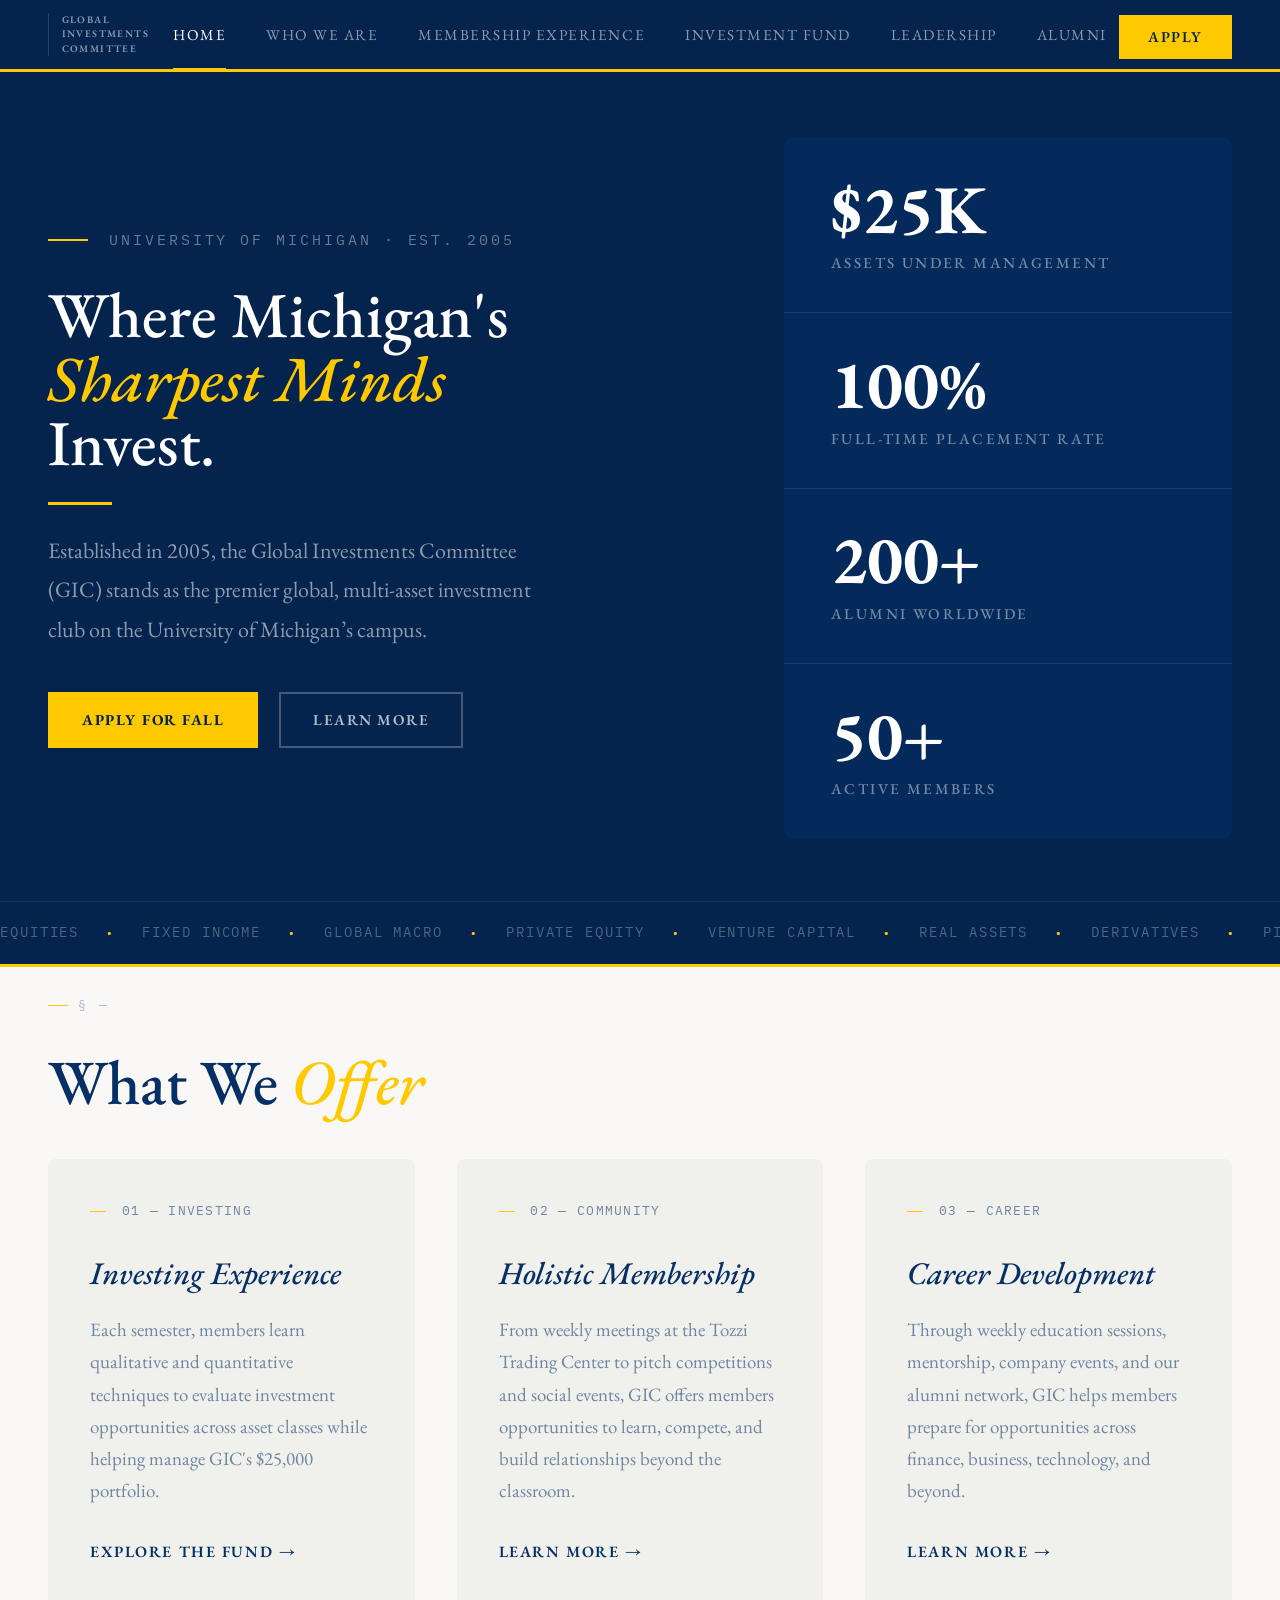
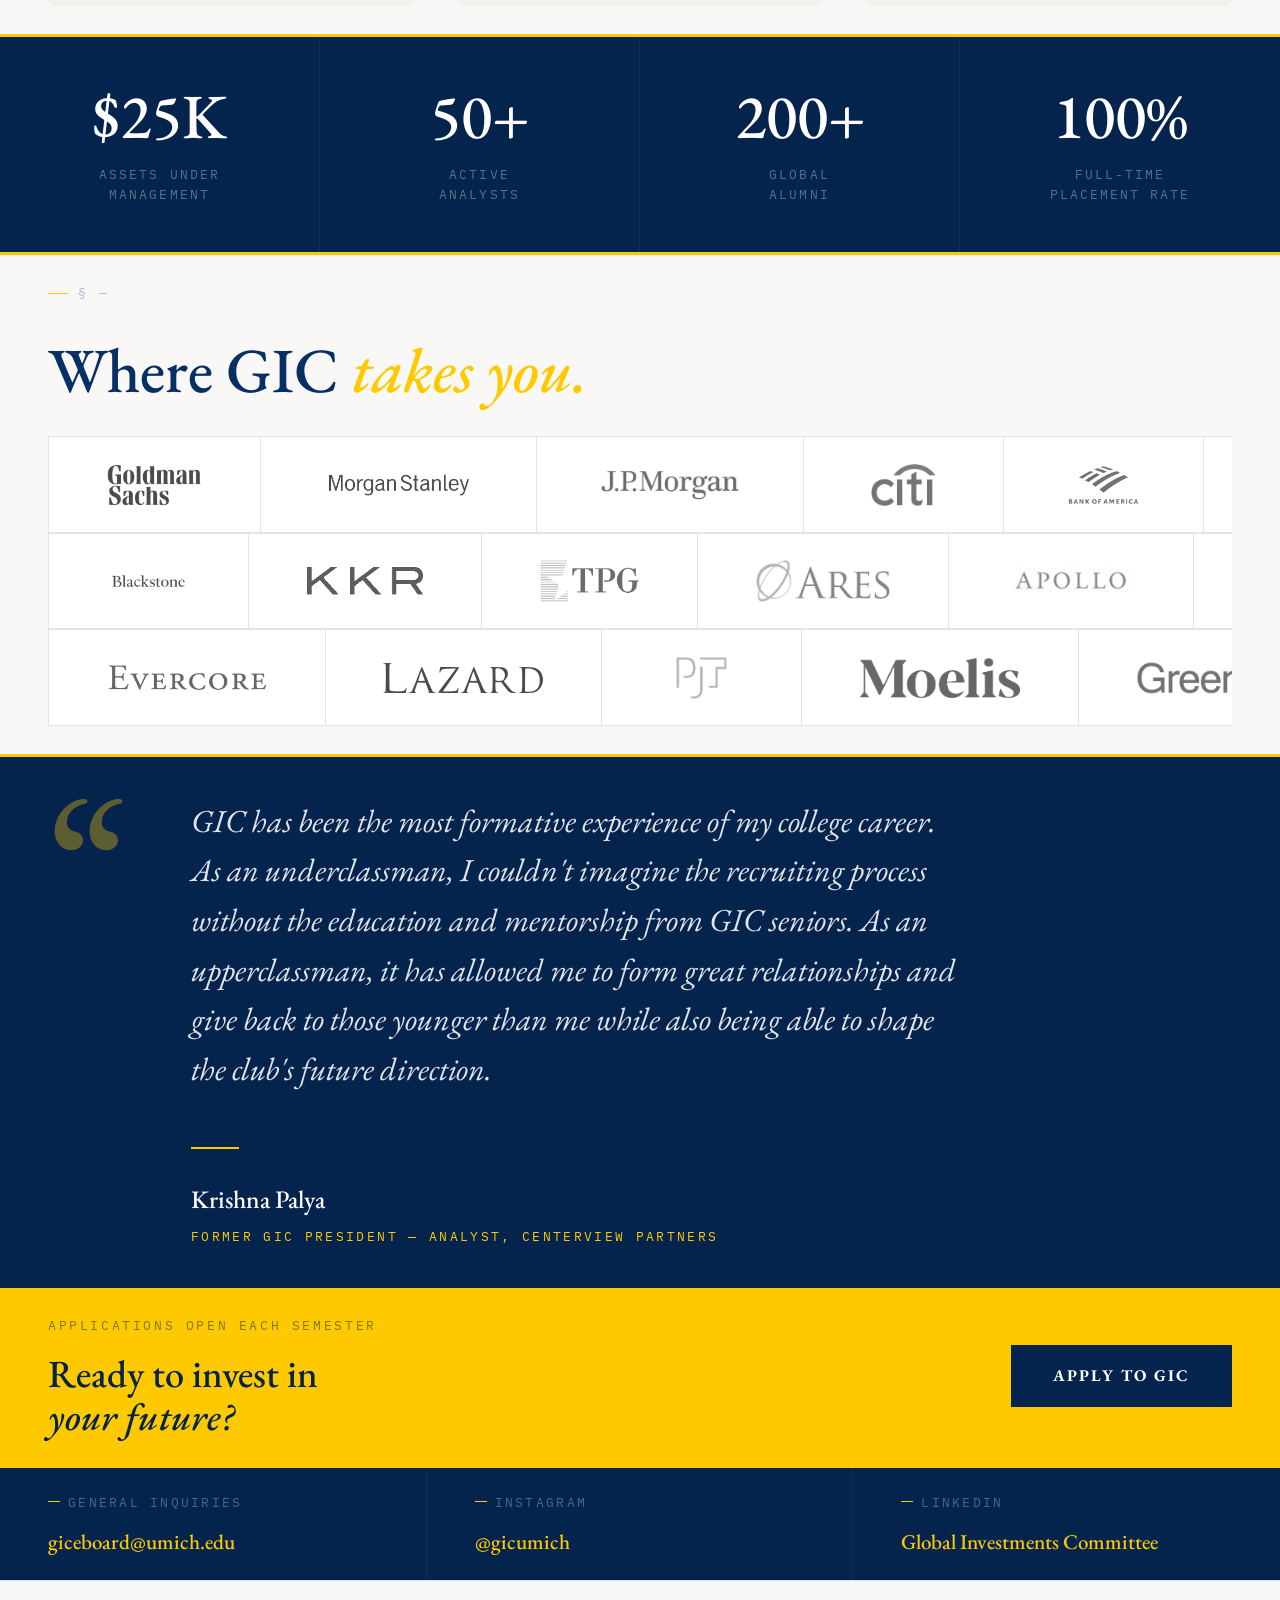
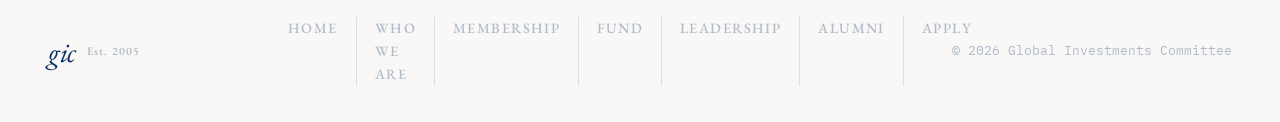
==== index.html @ e26accb4 "Initial commit of GIC website" ====
<!DOCTYPE html>
<html lang="en">
<head>
<meta charset="UTF-8">
<meta name="viewport" content="width=device-width, initial-scale=1.0">
<title>Global Investments Committee — University of Michigan</title>
<link rel="preconnect" href="https://fonts.googleapis.com">
<link href="https://fonts.googleapis.com/css2?family=EB+Garamond:ital,wght@0,400;0,500;0,600;0,700;1,400;1,500&family=Inter:wght@300;400;500;600;700&family=IBM+Plex+Mono:wght@400;500&display=swap" rel="stylesheet">
<link rel="stylesheet" href="style.css">
</head>
<body>

<nav>
  <a href="index.html" class="nav-logo">
    <span class="logo-mark">GIC</span>
    <span class="logo-sub">GLOBAL<br>INVESTMENTS<br>COMMITTEE</span>
  </a>
  <ul class="nav-links">
    <li><a href="index.html" class="active">Home</a></li>
    <li><a href="who-we-are.html">Who We Are</a></li>
    <li><a href="membership.html">Membership Experience</a></li>
    <li><a href="fund.html">Investment Fund</a></li>
    <li><a href="leadership.html">Leadership</a></li>
    <li><a href="alumni.html">Alumni</a></li>
  </ul>
  <div class="nav-right"><a href="apply.html" class="nav-apply">Apply</a></div>
  <button class="mobile-menu-btn" aria-label="Toggle menu">
    <span></span><span></span><span></span>
  </button>
</nav>

<!-- Hero -->
<div class="page-hero home-hero">
  <div class="page-hero-inner">
    <div class="hero-left">
      <div class="hero-subtitle">University of Michigan &middot; Est. 2005</div>
      <h1>Where Michigan's<br><em>Sharpest Minds</em><br>Invest.</h1>
      <div class="hero-underline"></div>
      <p class="hero-description">
        Established in 2005, the Global Investments Committee (GIC) stands as the premier global, multi-asset investment club on the University of Michigan’s campus.
      </p>
      <div class="hero-ctas">
        <a href="apply.html" class="btn-solid">Apply for Fall</a>
        <a href="who-we-are.html" class="btn-line">Learn More</a>
      </div>
    </div>
    <div class="hero-stats">
      <div class="stat-card">
        <div class="stat-number">$25K</div>
        <div class="stat-label">ASSETS UNDER MANAGEMENT</div>
      </div>
      <div class="stat-card">
        <div class="stat-number">100%</div>
        <div class="stat-label">FULL-TIME PLACEMENT RATE</div>
      </div>
      <div class="stat-card">
        <div class="stat-number">200+</div>
        <div class="stat-label">ALUMNI WORLDWIDE</div>
      </div>
      <div class="stat-card">
        <div class="stat-number">50+</div>
        <div class="stat-label">ACTIVE MEMBERS</div>
      </div>
    </div>
  </div>
</div>

<!-- Desk Marquee Ticker -->
<div class="desk-marquee">
  <div class="desk-marquee-track">
    <span class="desk-m-item">Equities</span>
    <span class="desk-m-item">Fixed Income</span>
    <span class="desk-m-item">Global Macro</span>
    <span class="desk-m-item">Private Equity</span>
    <span class="desk-m-item">Venture Capital</span>
    <span class="desk-m-item">Real Assets</span>
    <span class="desk-m-item">Derivatives</span>
    <span class="desk-m-item">Pitch Competitions</span>
    <span class="desk-m-item">Mentorship</span>
    <span class="desk-m-item">Recruiting</span>
    <span class="desk-m-item">Equities</span>
    <span class="desk-m-item">Fixed Income</span>
    <span class="desk-m-item">Global Macro</span>
    <span class="desk-m-item">Private Equity</span>
    <span class="desk-m-item">Venture Capital</span>
    <span class="desk-m-item">Real Assets</span>
    <span class="desk-m-item">Derivatives</span>
    <span class="desk-m-item">Pitch Competitions</span>
    <span class="desk-m-item">Mentorship</span>
    <span class="desk-m-item">Recruiting</span>
  </div>
</div>

<!-- Three Pillars -->
<div class="gold-bar"></div>
<div class="pillars-section">
  <div class="section">
    <div class="pillars-intro">
      <div class="section-label">&sect;  &mdash;</div>
      <h2 class="section-heading">What We <em>Offer</em></h2>
    </div>
    <div class="pillar-cards">
      <div class="pillar-card reveal">
        <div class="card-tag">01 &mdash; Investing</div>
        <h3>Investing Experience</h3>
        <p>Each semester, members learn qualitative and quantitative techniques to evaluate investment opportunities across asset classes while helping manage GIC's $25,000 portfolio.</p>
        <a href="fund.html" class="card-link">EXPLORE THE FUND &rarr;</a>
      </div>
      <div class="pillar-card reveal d1">
        <div class="card-tag">02 &mdash; Community</div>
        <h3>Holistic Membership</h3>
        <p>From weekly meetings at the Tozzi Trading Center to pitch competitions and social events, GIC offers members opportunities to learn, compete, and build relationships beyond the classroom.</p>
        <a href="membership.html" class="card-link">LEARN MORE &rarr;</a>
      </div>
      <div class="pillar-card reveal d2">
        <div class="card-tag">03 &mdash; Career</div>
        <h3>Career Development</h3>
        <p>Through weekly education sessions, mentorship, company events, and our alumni network, GIC helps members prepare for opportunities across finance, business, technology, and beyond.</p>
        <a href="alumni.html" class="card-link">LEARN MORE &rarr;</a>
      </div>
    </div>
  </div>
</div>

<!-- Stats Band -->
<div class="stats-band">
  <div class="stats-grid reveal">
    <div class="sb-cell">
      <div class="sb-num">$25K</div>
      <div class="sb-label">Assets Under<br>Management</div>
    </div>
    <div class="sb-cell">
      <div class="sb-num">50+</div>
      <div class="sb-label">Active<br>Analysts</div>
    </div>
    <div class="sb-cell">
      <div class="sb-num">200+</div>
      <div class="sb-label">Global<br>Alumni</div>
    </div>
    <div class="sb-cell">
      <div class="sb-num">100%</div>
      <div class="sb-label">Full-Time<br>Placement Rate</div>
    </div>
  </div>
</div>

<!-- Alumni Marquee -->
<div class="gold-bar"></div>
<div class="alumni-section">
  <div class="section">
    <div class="section-label">&sect;  &mdash;</div>
    <div class="alumni-intro">
      <div class="alumni-tag"></div>
      <h2 class="alumni-heading">Where GIC <em>takes you.</em></h2>
    </div>
    <div class="alumni-top alumni-top-full">
      <div class="alumni-right">
        <div class="marquee-wrapper">
          <div class="marquee-row">
            <div class="marquee-track">
              <span class="firm-logo"><img src="photos/company logos/goldman.png" alt="Goldman Sachs"></span>
              <span class="firm-logo"><img src="photos/company logos/morganstanley-fixed.png" alt="Morgan Stanley"></span>
              <span class="firm-logo"><img src="photos/company logos/jpmorgan.png" alt="J.P. Morgan"></span>
              <span class="firm-logo"><img src="photos/company logos/citi-fixed.png" alt="Citi"></span>
              <span class="firm-logo"><img src="photos/company logos/bofa-fixed.png" alt="Bank of America"></span>
              <span class="firm-logo"><img src="photos/company logos/wellsfargo.png" alt="Wells Fargo"></span>
              <span class="firm-logo"><img src="photos/company logos/rbc.png" alt="RBC Capital Markets"></span>
              <span class="firm-logo"><img src="photos/company logos/ubs.png" alt="UBS"></span>
              <span class="firm-logo"><img src="photos/company logos/pwp.png" alt="Perella Weinberg Partners"></span>
              <span class="firm-logo"><img src="photos/company logos/pipersandler.png" alt="Piper Sandler"></span>
              <span class="firm-logo"><img src="photos/company logos/download.png" alt="Guggenheim"></span>
              <span class="firm-logo"><img src="photos/company logos/goldman.png" alt="Goldman Sachs"></span>
              <span class="firm-logo"><img src="photos/company logos/morganstanley-fixed.png" alt="Morgan Stanley"></span>
              <span class="firm-logo"><img src="photos/company logos/jpmorgan.png" alt="J.P. Morgan"></span>
              <span class="firm-logo"><img src="photos/company logos/citi-fixed.png" alt="Citi"></span>
              <span class="firm-logo"><img src="photos/company logos/bofa-fixed.png" alt="Bank of America"></span>
              <span class="firm-logo"><img src="photos/company logos/wellsfargo.png" alt="Wells Fargo"></span>
              <span class="firm-logo"><img src="photos/company logos/rbc.png" alt="RBC Capital Markets"></span>
              <span class="firm-logo"><img src="photos/company logos/ubs.png" alt="UBS"></span>
              <span class="firm-logo"><img src="photos/company logos/pwp.png" alt="Perella Weinberg Partners"></span>
              <span class="firm-logo"><img src="photos/company logos/pipersandler.png" alt="Piper Sandler"></span>
              <span class="firm-logo"><img src="photos/company logos/download.png" alt="Guggenheim"></span>
            </div>
          </div>
          <div class="marquee-row reverse">
            <div class="marquee-track">
              <span class="firm-logo"><img src="photos/company logos/blackstone-fixed.png" alt="Blackstone"></span>
              <span class="firm-logo"><img src="photos/company logos/kkr.png" alt="KKR"></span>
              <span class="firm-logo"><img src="photos/company logos/tpg.png" alt="TPG Capital"></span>
              <span class="firm-logo"><img src="photos/company logos/ares-fixed.png" alt="Ares"></span>
              <span class="firm-logo"><img src="photos/company logos/apollo.png" alt="Apollo Global Management"></span>
              <span class="firm-logo"><img src="photos/company logos/carlyle.png" alt="The Carlyle Group"></span>
              <span class="firm-logo"><img src="photos/company logos/vcp.png" alt="VCP"></span>
              <span class="firm-logo"><img src="photos/company logos/citadel.png" alt="Citadel"></span>
              <span class="firm-logo"><img src="photos/company logos/point72.png" alt="Point72"></span>
              <span class="firm-logo"><img src="photos/company logos/blackrock.png" alt="BlackRock"></span>
              <span class="firm-logo"><img src="photos/company logos/millennium.png" alt="Millennium Management"></span>
              <span class="firm-logo"><img src="photos/company logos/sig-fixed.png" alt="SIG"></span>
              <span class="firm-logo"><img src="photos/company logos/download-2.png" alt="Bessemer Venture Partners"></span>
              <span class="firm-logo"><img src="photos/company logos/blackstone-fixed.png" alt="Blackstone"></span>
              <span class="firm-logo"><img src="photos/company logos/kkr.png" alt="KKR"></span>
              <span class="firm-logo"><img src="photos/company logos/tpg.png" alt="TPG Capital"></span>
              <span class="firm-logo"><img src="photos/company logos/ares-fixed.png" alt="Ares"></span>
              <span class="firm-logo"><img src="photos/company logos/apollo.png" alt="Apollo Global Management"></span>
              <span class="firm-logo"><img src="photos/company logos/carlyle.png" alt="The Carlyle Group"></span>
              <span class="firm-logo"><img src="photos/company logos/vcp.png" alt="VCP"></span>
              <span class="firm-logo"><img src="photos/company logos/citadel.png" alt="Citadel"></span>
              <span class="firm-logo"><img src="photos/company logos/point72.png" alt="Point72"></span>
              <span class="firm-logo"><img src="photos/company logos/blackrock.png" alt="BlackRock"></span>
              <span class="firm-logo"><img src="photos/company logos/millennium.png" alt="Millennium Management"></span>
              <span class="firm-logo"><img src="photos/company logos/sig-fixed.png" alt="SIG"></span>
              <span class="firm-logo"><img src="photos/company logos/download-2.png" alt="Bessemer Venture Partners"></span>
            </div>
          </div>
          <div class="marquee-row">
            <div class="marquee-track">
              <span class="firm-logo"><img src="photos/company logos/evercore-fixed.png" alt="Evercore"></span>
              <span class="firm-logo"><img src="photos/company logos/lazard-fixed.png" alt="Lazard"></span>
              <span class="firm-logo"><img src="photos/company logos/pjt-fixed.png" alt="PJT Partners"></span>
              <span class="firm-logo"><img src="photos/company logos/moelis-fixed.png" alt="Moelis"></span>
              <span class="firm-logo"><img src="photos/company logos/greenhill.png" alt="Greenhill"></span>
              <span class="firm-logo"><img src="photos/company logos/houlihan.png" alt="Houlihan Lokey"></span>
              <span class="firm-logo"><img src="photos/company logos/liontree.png" alt="LionTree"></span>
              <span class="firm-logo"><img src="photos/company logos/mklein.png" alt="M. Klein &amp; Company"></span>
              <span class="firm-logo"><img src="photos/company logos/rothschild.png" alt="Rothschild &amp; Co"></span>
              <span class="firm-logo"><img src="photos/company logos/centerview.png" alt="Centerview Partners"></span>
              <span class="firm-logo"><img src="photos/company logos/qatalyst.png" alt="Qatalyst Partners"></span>
              <span class="firm-logo"><img src="photos/company logos/lincolninternational.jpg" alt="Lincoln International"></span>
              <span class="firm-logo"><img src="photos/company logos/raine.png" alt="The Raine Group"></span>
              <span class="firm-logo"><img src="photos/company logos/mckinsey.png" alt="McKinsey &amp; Company"></span>
              <span class="firm-logo"><img src="photos/company logos/bain.png" alt="Bain &amp; Company"></span>
              <span class="firm-logo"><img src="photos/company logos/bcg.png" alt="BCG"></span>
              <span class="firm-logo"><img src="photos/company logos/oliverwyman.png" alt="Oliver Wyman"></span>
              <span class="firm-logo"><img src="photos/company logos/uber.png" alt="Uber"></span>
              <span class="firm-logo"><img src="photos/company logos/evercore-fixed.png" alt="Evercore"></span>
              <span class="firm-logo"><img src="photos/company logos/lazard-fixed.png" alt="Lazard"></span>
              <span class="firm-logo"><img src="photos/company logos/pjt-fixed.png" alt="PJT Partners"></span>
              <span class="firm-logo"><img src="photos/company logos/moelis-fixed.png" alt="Moelis"></span>
              <span class="firm-logo"><img src="photos/company logos/greenhill.png" alt="Greenhill"></span>
              <span class="firm-logo"><img src="photos/company logos/houlihan.png" alt="Houlihan Lokey"></span>
              <span class="firm-logo"><img src="photos/company logos/liontree.png" alt="LionTree"></span>
              <span class="firm-logo"><img src="photos/company logos/mklein.png" alt="M. Klein &amp; Company"></span>
              <span class="firm-logo"><img src="photos/company logos/rothschild.png" alt="Rothschild &amp; Co"></span>
              <span class="firm-logo"><img src="photos/company logos/centerview.png" alt="Centerview Partners"></span>
              <span class="firm-logo"><img src="photos/company logos/qatalyst.png" alt="Qatalyst Partners"></span>
              <span class="firm-logo"><img src="photos/company logos/lincolninternational.jpg" alt="Lincoln International"></span>
              <span class="firm-logo"><img src="photos/company logos/raine.png" alt="The Raine Group"></span>
              <span class="firm-logo"><img src="photos/company logos/mckinsey.png" alt="McKinsey &amp; Company"></span>
              <span class="firm-logo"><img src="photos/company logos/bain.png" alt="Bain &amp; Company"></span>
              <span class="firm-logo"><img src="photos/company logos/bcg.png" alt="BCG"></span>
              <span class="firm-logo"><img src="photos/company logos/oliverwyman.png" alt="Oliver Wyman"></span>
              <span class="firm-logo"><img src="photos/company logos/uber.png" alt="Uber"></span>
            </div>
          </div>
        </div>
      </div>
    </div>
  </div>
</div>
<div class="gold-bar"></div>

<!-- Testimonial -->
<div class="testimonial-section">
  <div class="testimonial-inner reveal">
    <div class="testimonial-mark">&ldquo;</div>
    <div class="testimonial-body">
      <p class="testimonial-quote">GIC has been the most formative experience of my college career. As an underclassman, I couldn't imagine the recruiting process without the education and mentorship from GIC seniors. As an upperclassman, it has allowed me to form great relationships and give back to those younger than me while also being able to shape the club's future direction.</p>
      <div class="testimonial-rule"></div>
      <div class="testimonial-name">Krishna Palya</div>
      <div class="testimonial-role">Former GIC President &mdash; Analyst, Centerview Partners</div>
    </div>
  </div>
</div>

<!-- CTA Band -->
<div class="cta-band">
  <div class="cta-band-left">
    <div class="cta-band-eyebrow">Applications open each semester</div>
    <div class="cta-band-headline">Ready to invest in<br><em>your future?</em></div>
  </div>
  <a href="apply.html" class="cta-band-btn">Apply to GIC</a>
</div>

<!-- Contact Band -->
<div class="contact-band">
  <div class="cb-cell">
    <div class="cb-label">General Inquiries</div>
    <div class="cb-value"><a href="mailto:giceboard@umich.edu">giceboard@umich.edu</a></div>
  </div>
  <div class="cb-cell">
    <div class="cb-label">Instagram</div>
    <div class="cb-value"><a href="https://www.instagram.com/gicumich/" target="_blank">@gicumich</a></div>
  </div>
  <div class="cb-cell">
    <div class="cb-label">LinkedIn</div>
    <div class="cb-value"><a href="https://www.linkedin.com/company/global-investment-club/" target="_blank">Global Investments Committee</a></div>
  </div>
</div>

<!-- Footer -->
<footer>
  <div class="footer-logo-group">
    <span class="footer-logo">gic</span>
    <span class="footer-logo-sub">Est. 2005</span>
  </div>
  <div class="footer-links">
    <a href="index.html">Home</a>
    <a href="who-we-are.html">Who We Are</a>
    <a href="membership.html">Membership</a>
    <a href="fund.html">Fund</a>
    <a href="leadership.html">Leadership</a>
    <a href="alumni.html">Alumni</a>
    <a href="apply.html">Apply</a>
  </div>
  <div class="footer-copy">&copy; 2026 Global Investments Committee</div>
</footer>

<script src="script.js"></script>
</body>
</html>
---- style.css ----
/* ===== Variables ===== */
:root {
    --navy: #062f66;
    --navy-dark: #04234d;
    --navy-light: #0a3d7f;
    --navy-60: rgba(6, 47, 102, 0.6);
    --navy-30: rgba(6, 47, 102, 0.3);
    --navy-04: rgba(6, 47, 102, 0.04);
    --gold: #ffc900;
    --gold-light: #ffd633;
    --white: #ffffff;
    --off: #f9f8f6;
    --rule: rgba(6, 47, 102, 0.12);
    --dark-text: #062f66;
    --dark-text-muted: rgba(6, 47, 102, 0.55);
    --font-display: 'EB Garamond', Georgia, serif;
    --font-body: 'Inter', -apple-system, BlinkMacSystemFont, sans-serif;
    --font-mono: 'IBM Plex Mono', monospace;
}

/* ===== Reset ===== */
*, *::before, *::after { box-sizing: border-box; margin: 0; padding: 0; }
html { scroll-behavior: smooth; font-size: 21px; }
body {
    background-color: var(--navy-dark);
    background-image:
        linear-gradient(rgba(4, 35, 77, 0.88), rgba(4, 35, 77, 0.88)),
        url('https://images.unsplash.com/photo-1480714378408-67cf0d13bc1b?w=1920&q=80');
    background-size: cover;
    background-position: center top;
    background-attachment: fixed;
    color: var(--dark-text);
    font-family: var(--font-display);
    overflow-x: hidden;
    -webkit-font-smoothing: antialiased;
    line-height: 1.6;
}
a { text-decoration: none; color: inherit; }
ul { list-style: none; }
button { font-family: inherit; }
img { max-width: 100%; display: block; }

/* ===== Navbar ===== */
nav {
    position: fixed;
    top: 0; left: 0; right: 0;
    z-index: 200;
    height: 72px;
    background: var(--navy-dark);
    display: flex;
    align-items: center;
    padding: 0 48px;
    border-bottom: 3px solid var(--gold);
    transition: background 0.3s ease, backdrop-filter 0.3s ease;
}

nav.scrolled {
    background: rgba(4, 35, 77, 0.92);
    backdrop-filter: blur(16px);
    -webkit-backdrop-filter: blur(16px);
}

.nav-logo {
    display: flex;
    align-items: center;
    gap: 0.75rem;
    flex-shrink: 0;
    padding-right: 32px;
}

.logo-mark {
    display: none;
    font-family: var(--font-display);
    font-size: 1.4rem;
    font-style: italic;
    font-weight: 500;
    color: var(--white);
    letter-spacing: 0.02em;
}

.nav-logo-img {
    height: 44px;
    width: auto;
    display: block;
    border-right: 1px solid rgba(255, 255, 255, 0.1);
    height: 72px;
}

.logo-icon {
    display: flex;
    align-items: flex-end;
    gap: 3px;
}

.logo-wheat {
    flex-shrink: 0;
    margin-bottom: 2px;
}

.logo-text {
    font-family: var(--font-display);
    font-size: 1.85rem;
    font-weight: 400;
    font-style: italic;
    color: var(--white);
    letter-spacing: 0.02em;
    line-height: 1;
}

.logo-sub {
    font-size: 0.48rem;
    font-weight: 600;
    letter-spacing: 0.14em;
    line-height: 1.4;
    color: rgba(255, 255, 255, 0.55);
    border-left: 1px solid rgba(255, 255, 255, 0.15);
    padding-left: 0.6rem;
}

.nav-links {
    display: flex;
    position: absolute;
    left: 50%;
    transform: translateX(-50%);
}

.nav-links li a {
    display: block;
    padding: 0 20px;
    font-family: var(--font-display);
    font-size: 0.72rem;
    letter-spacing: 0.1em;
    text-transform: uppercase;
    color: rgba(255, 255, 255, 0.55);
    height: 72px;
    line-height: 72px;
    white-space: nowrap;
    position: relative;
    transition: color 0.18s;
}

.nav-links li a::after {
    content: '';
    position: absolute;
    bottom: 0;
    left: 20px;
    right: 20px;
    height: 3px;
    background: var(--gold);
    transform: scaleX(0);
    transition: transform 0.2s;
}

.nav-links li a:hover { color: #fff; }
.nav-links li a:hover::after,
.nav-links li a.active::after { transform: scaleX(1); }
.nav-links li a.active { color: #fff; }

.nav-right { margin-left: auto; }

.nav-apply {
    font-family: var(--font-display);
    font-size: 0.72rem;
    font-weight: 600;
    letter-spacing: 0.1em;
    text-transform: uppercase;
    color: var(--navy-dark);
    background: var(--gold);
    padding: 11px 28px;
    border: 1.5px solid var(--gold);
    transition: all 0.18s;
}

.nav-apply:hover {
    background: transparent;
    color: var(--gold);
}

/* Mobile nav */
.mobile-menu-btn {
    display: none;
    flex-direction: column;
    gap: 5px;
    background: none;
    border: none;
    cursor: pointer;
    padding: 0.5rem;
    margin-left: auto;
}

.mobile-menu-btn span {
    width: 24px;
    height: 2px;
    background: var(--white);
    transition: all 0.3s ease;
}

/* ===== Light Nav (Homepage) ===== */
nav.nav-light {
    background: var(--off);
    border-bottom: 2px solid var(--rule);
}

nav.nav-light.scrolled {
    background: rgba(249, 248, 246, 0.95);
    backdrop-filter: blur(16px);
    -webkit-backdrop-filter: blur(16px);
}

nav.nav-light .nav-links li a {
    color: var(--navy-30);
}

nav.nav-light .nav-links li a:hover,
nav.nav-light .nav-links li a.active {
    color: var(--navy);
}

nav.nav-light .nav-links li a::after {
    background: var(--gold);
}

nav.nav-light .mobile-menu-btn span {
    background: var(--navy);
}

.logo-box {
    font-family: var(--font-display);
    font-size: 1.5rem;
    font-weight: 500;
    color: var(--gold);
    letter-spacing: 0.08em;
    line-height: 1;
    border: 2px solid var(--gold);
    padding: 6px 10px 4px;
}

.logo-sub-light {
    font-family: var(--font-body);
    font-size: 0.48rem;
    font-weight: 600;
    letter-spacing: 0.14em;
    line-height: 1.4;
    color: var(--navy-30);
}

nav.nav-light .nav-logo {
    border-right: 1px solid var(--rule);
}

.nav-apply-light {
    background: var(--navy);
    color: var(--white) !important;
    border-color: var(--navy);
}

.nav-apply-light:hover {
    background: transparent;
    color: var(--navy) !important;
}

/* ===== Home Hero (Light) ===== */
.home-hero-light {
    position: relative;
    min-height: 100vh;
    display: flex;
    align-items: center;
    background: var(--off);
    padding-top: 75px;
    overflow: hidden;
}

.home-hero-bg {
    position: absolute;
    inset: 0;
    background-image: url('https://images.unsplash.com/photo-1486406146926-c627a92ad1ab?w=1920&q=80');
    background-size: cover;
    background-position: center 20%;
    opacity: 0.06;
    z-index: 0;
}

.home-hero-inner {
    position: relative;
    z-index: 1;
    max-width: 1320px;
    margin: 0 auto;
    padding: 5rem 48px 4rem;
}

.hero-subtitle-light {
    display: flex;
    align-items: center;
    gap: 12px;
    font-family: var(--font-mono);
    font-size: 0.68rem;
    letter-spacing: 0.2em;
    text-transform: uppercase;
    color: var(--navy-30);
    margin-bottom: 2rem;
}

.subtitle-rule {
    display: inline-block;
    width: 40px;
    height: 2px;
    background: var(--gold);
}

.home-hero-title {
    font-family: var(--font-display);
    font-size: clamp(3.5rem, 6.5vw, 5.5rem);
    font-weight: 400;
    line-height: 1.05;
    color: var(--navy);
    margin-bottom: 2rem;
}

.home-hero-title em {
    color: var(--gold);
    font-style: italic;
}

.hero-rule {
    width: 56px;
    height: 3px;
    background: var(--gold);
    margin-bottom: 2rem;
}

.home-hero-sub {
    font-family: var(--font-display);
    font-size: 1.15rem;
    line-height: 1.75;
    color: var(--navy-60);
    max-width: 560px;
    margin-bottom: 2.5rem;
}

.btn-dark {
    display: inline-block;
    font-family: var(--font-body);
    font-size: 0.75rem;
    font-weight: 600;
    letter-spacing: 0.12em;
    text-transform: uppercase;
    padding: 18px 40px;
    background: var(--navy-dark);
    color: var(--white);
    border: 2px solid var(--navy-dark);
    transition: all 0.2s;
}

.btn-dark:hover {
    background: var(--navy);
}

.btn-outline {
    display: inline-block;
    font-family: var(--font-body);
    font-size: 0.75rem;
    font-weight: 600;
    letter-spacing: 0.12em;
    text-transform: uppercase;
    padding: 18px 40px;
    background: transparent;
    color: var(--navy);
    border: 2px solid var(--navy);
    transition: all 0.2s;
}

.btn-outline:hover {
    background: var(--navy);
    color: var(--white);
}

/* ===== Page Hero ===== */
.page-hero {
    padding-top: 75px;
    background: var(--navy-dark);
    position: relative;
    overflow: hidden;
}

.page-hero::before {
    content: '';
    position: absolute;
    inset: 0;
    background-image: url('https://images.unsplash.com/photo-1480714378408-67cf0d13bc1b?w=1920&q=80');
    background-size: cover;
    background-position: center 30%;
    filter: saturate(0.85) brightness(0.75);
    z-index: 0;
}

.page-hero::after {
    content: '';
    position: absolute;
    inset: 0;
    background: linear-gradient(
        100deg,
        rgba(4, 35, 77, 0.97) 0%,
        rgba(4, 35, 77, 0.9) 60%,
        rgba(4, 35, 77, 0.78) 100%
    );
    z-index: 1;
}

.home-hero::after {
    background: linear-gradient(
        100deg,
        rgba(4, 35, 77, 0.92) 0%,
        rgba(4, 35, 77, 0.55) 45%,
        rgba(4, 35, 77, 0.15) 100%
    );
}

.page-hero-inner {
    position: relative;
    z-index: 2;
    padding: 28px 48px 24px;
    max-width: 1320px;
    margin: 0 auto;
}

.page-eyebrow {
    display: flex;
    align-items: center;
    gap: 12px;
    font-family: var(--font-mono);
    font-size: 0.65rem;
    letter-spacing: 0.2em;
    text-transform: uppercase;
    color: rgba(255, 255, 255, 0.4);
    margin-bottom: 24px;
}

.page-eyebrow::before {
    content: '';
    width: 20px;
    height: 1px;
    background: var(--gold);
}

.page-hero h1 {
    font-family: var(--font-display);
    font-size: clamp(3rem, 5vw, 5rem);
    font-weight: 500;
    color: #fff;
    line-height: 1.0;
    margin-bottom: 24px;
}

.page-hero h1 em {
    font-style: italic;
    color: var(--gold);
}

.page-hero-sub {
    font-size: 1rem;
    color: rgba(255, 255, 255, 0.6);
    line-height: 1.8;
    max-width: 560px;
}

/* ===== Home Hero (full viewport) ===== */
.home-hero {
    min-height: 100vh;
    display: flex;
    align-items: center;
}

.home-hero .page-hero-inner {
    padding: 3rem 48px;
    display: grid;
    grid-template-columns: minmax(0, 1.2fr) minmax(0, 0.8fr);
    gap: 3rem;
    align-items: center;
    width: 100%;
}

.hero-subtitle {
    display: flex;
    align-items: center;
    gap: 1rem;
    font-family: var(--font-mono);
    font-size: 0.7rem;
    letter-spacing: 0.2em;
    color: rgba(255, 255, 255, 0.4);
    margin-bottom: 1.5rem;
    text-transform: uppercase;
}

.hero-subtitle::before {
    content: '';
    width: 40px;
    height: 2px;
    background: var(--gold);
}

.home-hero h1 {
    margin-bottom: 1.25rem;
}

.hero-underline {
    width: 64px;
    height: 3px;
    background: var(--gold);
    margin-bottom: 1.25rem;
}

.hero-description {
    font-size: 1.05rem;
    line-height: 1.8;
    color: rgba(255, 255, 255, 0.55);
    max-width: 520px;
    margin-bottom: 2rem;
}

/* Hero CTA buttons */
.hero-ctas {
    display: flex;
    gap: 1rem;
    flex-wrap: wrap;
}

.btn-solid {
    display: inline-block;
    font-size: 0.72rem;
    font-weight: 700;
    letter-spacing: 0.1em;
    text-transform: uppercase;
    padding: 14px 32px;
    background: var(--gold);
    color: var(--navy-dark);
    border: 2px solid var(--gold);
    transition: all 0.18s;
}

.btn-solid:hover {
    background: transparent;
    color: var(--gold);
}

.btn-line {
    display: inline-block;
    font-size: 0.72rem;
    font-weight: 600;
    letter-spacing: 0.1em;
    text-transform: uppercase;
    padding: 14px 32px;
    background: transparent;
    color: rgba(255, 255, 255, 0.7);
    border: 2px solid rgba(255, 255, 255, 0.25);
    transition: all 0.18s;
}

.btn-line:hover {
    border-color: rgba(255, 255, 255, 0.6);
    color: var(--white);
}

.hero-stats {
    display: grid;
    grid-template-columns: minmax(0, 1fr);
}

.stat-card {
    padding: 1.75rem 2.25rem;
    background: rgba(6, 47, 102, 0.6);
    backdrop-filter: blur(16px);
    border-bottom: 1px solid rgba(255, 255, 255, 0.1);
    transition: background 0.3s ease;
}

.stat-card:hover { background: rgba(6, 47, 102, 0.8); }
.stat-card:first-child { border-radius: 8px 8px 0 0; }
.stat-card:last-child { border-radius: 0 0 8px 8px; border-bottom: none; }

.stat-number {
    font-family: var(--font-display);
    font-size: 3.25rem;
    font-weight: 700;
    color: var(--white);
    line-height: 1;
    margin-bottom: 0.4rem;
}

.stat-label {
    font-size: 0.72rem;
    font-weight: 500;
    letter-spacing: 0.16em;
    color: rgba(255, 255, 255, 0.45);
}

/* ===== Section Shared ===== */
.section {
    padding: 28px 48px;
    max-width: 1320px;
    margin: 0 auto;
}

.section-label {
    font-family: var(--font-mono);
    font-size: 0.62rem;
    letter-spacing: 0.2em;
    text-transform: uppercase;
    color: rgba(255, 255, 255, 0.55);
    display: flex;
    align-items: center;
    gap: 10px;
    margin-bottom: 32px;
}

.section-label::before {
    content: '';
    width: 20px;
    height: 1px;
    background: var(--gold);
}

.section-heading {
    font-family: var(--font-display);
    font-size: 3rem;
    font-weight: 500;
    line-height: 1.1;
    margin-bottom: 1.5rem;
    color: #fff;
}

/* Restore dark text inside light-bg sections */
.pillars-section .section-label,
.alumni-section .section-label,
.placement-section .section-label,
.wwa-history-inner .section-label,
.profdev-section .section-label {
    color: var(--navy-30);
}
.pillars-section .section-heading,
.alumni-section .section-heading,
.placement-section .section-heading,
.wwa-history-inner .section-heading,
.profdev-section .section-heading {
    color: var(--dark-text);
}

.profdev-section { background: var(--off); }

.section-heading em {
    color: var(--gold);
    font-style: italic;
}

/* ===== Gold Bar ===== */
.gold-bar {
    height: 3px;
    background: var(--gold);
}

/* ===== Desk Marquee Ticker ===== */
.desk-marquee {
    background: var(--navy-dark);
    overflow: hidden;
    border-top: 1px solid rgba(255, 255, 255, 0.06);
}

.desk-marquee-track {
    display: flex;
    animation: desk-scroll 25s linear infinite;
    width: max-content;
}

.desk-m-item {
    display: flex;
    align-items: center;
    padding: 14px 0;
    font-family: var(--font-mono);
    font-size: 0.65rem;
    letter-spacing: 0.14em;
    text-transform: uppercase;
    color: rgba(255, 255, 255, 0.3);
    white-space: nowrap;
}

.desk-m-item::after {
    content: '·';
    margin: 0 24px;
    color: var(--gold);
    font-size: 1rem;
}

@keyframes desk-scroll {
    0% { transform: translateX(0); }
    100% { transform: translateX(-50%); }
}

/* ===== Stats Band ===== */
.stats-band {
    background: var(--navy-dark);
    border-top: 3px solid var(--gold);
}

.stats-grid {
    display: grid;
    grid-template-columns: repeat(4, minmax(0, 1fr));
    max-width: 1320px;
    margin: 0 auto;
}

.sb-cell {
    padding: 48px 40px;
    border-right: 1px solid rgba(255, 255, 255, 0.06);
    text-align: center;
}

.sb-cell:last-child { border-right: none; }

.sb-num {
    font-family: var(--font-display);
    font-size: 3rem;
    font-weight: 500;
    color: var(--white);
    line-height: 1;
    margin-bottom: 0.75rem;
}

.sb-label {
    font-family: var(--font-mono);
    font-size: 0.6rem;
    letter-spacing: 0.16em;
    text-transform: uppercase;
    color: rgba(255, 255, 255, 0.35);
    line-height: 1.6;
}

/* ===== Pillars (Home — light bg) ===== */
.pillars-section {
    background: var(--off);
}

.pillars-intro {
    margin-bottom: 2rem;
    max-width: 720px;
}

.pillar-tabs {
    display: flex;
    gap: 2rem;
    margin-top: 2rem;
}

.pillar-tab {
    background: none;
    border: none;
    font-size: 0.75rem;
    font-weight: 600;
    letter-spacing: 0.1em;
    color: var(--navy-30);
    cursor: pointer;
    padding: 0.5rem 0;
    position: relative;
    transition: color 0.3s ease;
    text-transform: uppercase;
}

.pillar-tab::after {
    content: '';
    position: absolute;
    bottom: 0; left: 0;
    width: 0;
    height: 2px;
    background: var(--gold);
    transition: width 0.3s ease;
}

.pillar-tab.active { color: var(--dark-text); }
.pillar-tab.active::after { width: 100%; }
.pillar-tab:hover { color: var(--dark-text); }

.tab-num {
    font-weight: 400;
    margin-right: 0.25rem;
}

.pillars-right {
    background: #f0f0ec;
    border-radius: 8px;
    padding: 2.5rem;
}

.pillar-panel { display: none; }
.pillar-panel.active { display: block; }

.panel-tag {
    display: flex;
    align-items: center;
    gap: 0.75rem;
    font-family: var(--font-mono);
    font-size: 0.65rem;
    letter-spacing: 0.12em;
    color: var(--dark-text-muted);
    margin-bottom: 1.5rem;
    text-transform: uppercase;
}

.panel-tag::before {
    content: '';
    width: 20px;
    height: 1px;
    background: var(--gold);
}

.panel-title {
    font-family: var(--font-display);
    font-size: 2.25rem;
    font-weight: 500;
    line-height: 1.15;
    color: var(--dark-text);
    margin-bottom: 1.25rem;
}

.panel-desc {
    font-size: 0.92rem;
    line-height: 1.75;
    color: var(--dark-text-muted);
    margin-bottom: 2rem;
}

.panel-link,
.card-link {
    font-size: 0.75rem;
    font-weight: 600;
    letter-spacing: 0.1em;
    color: var(--dark-text);
    text-transform: uppercase;
    transition: color 0.3s ease;
}

.panel-link:hover,
.card-link:hover { color: var(--gold); }

/* Pillar cards */
.pillar-cards {
    display: grid;
    grid-template-columns: repeat(3, minmax(0, 1fr));
    gap: 2rem;
    align-items: stretch;
}

.pillar-card {
    background: #f0f0ec;
    border-radius: 8px;
    padding: 2rem;
    transition: all 0.3s ease;
    display: flex;
    flex-direction: column;
}

.pillar-card .card-link { margin-top: auto; }

.pillar-card:hover {
    transform: translateY(-3px);
    box-shadow: 0 12px 40px rgba(0, 0, 0, 0.06);
}

.card-tag {
    display: flex;
    align-items: center;
    gap: 0.75rem;
    font-family: var(--font-mono);
    font-size: 0.62rem;
    letter-spacing: 0.1em;
    color: var(--dark-text-muted);
    margin-bottom: 1.25rem;
    text-transform: uppercase;
}

.card-tag::before {
    content: '';
    width: 16px;
    height: 1px;
    background: var(--gold);
}

.pillar-card h3 {
    font-family: var(--font-display);
    font-size: 1.5rem;
    font-weight: 500;
    font-style: italic;
    color: var(--dark-text);
    margin-bottom: 0.75rem;
}

.pillar-card > p {
    font-size: 0.9rem;
    line-height: 1.7;
    color: var(--dark-text-muted);
    margin-bottom: 1.5rem;
}

/* Visual Pillar Cards (icon-based) */
.pillar-cards-visual {
    display: grid;
    grid-template-columns: repeat(3, minmax(0, 1fr));
    gap: 2rem;
}

.pillar-visual-card {
    background: var(--off);
    border-radius: 0;
    padding: 2.5rem 2rem;
    text-align: center;
    display: flex;
    flex-direction: column;
    align-items: center;
    gap: 1.5rem;
}

.pv-rule {
    width: 60%;
    height: 2px;
    background: var(--gold);
}

.pv-icon {
    display: flex;
    align-items: center;
    justify-content: center;
    min-height: 100px;
}

.pv-icon svg {
    width: 80px;
    height: 80px;
}

.pv-btn {
    display: inline-block;
    font-family: var(--font-body);
    font-size: 0.72rem;
    font-weight: 600;
    letter-spacing: 0.1em;
    text-transform: uppercase;
    padding: 12px 28px;
    background: var(--navy-dark);
    color: var(--gold);
    border: 2px solid var(--navy-dark);
    transition: all 0.18s;
    margin-top: auto;
}

.pv-btn:hover {
    background: transparent;
    color: var(--navy-dark);
}

/* ===== Testimonial Section ===== */
.testimonial-section {
    background: var(--navy-dark);
    position: relative;
    overflow: hidden;
}

.testimonial-section::before {
    content: '';
    position: absolute;
    inset: 0;
    background-image: url('https://images.unsplash.com/photo-1486406146926-c627a92ad1ab?w=1920&q=80');
    background-size: cover;
    background-position: center top;
    filter: saturate(0.85) brightness(0.75);
    z-index: 0;
}

.testimonial-section::after {
    content: '';
    position: absolute;
    inset: 0;
    background: linear-gradient(
        100deg,
        rgba(4, 35, 77, 0.92) 0%,
        rgba(4, 35, 77, 0.55) 45%,
        rgba(4, 35, 77, 0.15) 100%
    );
    z-index: 1;
}

.testimonial-inner {
    position: relative;
    z-index: 2;
    padding: 40px 48px;
    max-width: 1320px;
    margin: 0 auto;
    display: grid;
    grid-template-columns: 80px minmax(0, 1fr);
    gap: 3rem;
    align-items: start;
}

.testimonial-mark {
    font-family: var(--font-display);
    font-size: 9rem;
    font-weight: 500;
    color: var(--gold);
    opacity: 0.35;
    line-height: 0.7;
    user-select: none;
}

.testimonial-body {}

.testimonial-quote {
    font-family: var(--font-display);
    font-size: clamp(1.4rem, 2.5vw, 2rem);
    font-weight: 400;
    font-style: italic;
    color: rgba(255, 255, 255, 0.88);
    line-height: 1.55;
    margin-bottom: 2.5rem;
    max-width: 780px;
}

.testimonial-rule {
    width: 48px;
    height: 2px;
    background: var(--gold);
    margin-bottom: 1.5rem;
}

.testimonial-name {
    font-family: var(--font-display);
    font-size: 1.2rem;
    font-weight: 500;
    color: var(--white);
    margin-bottom: 0.3rem;
}

.testimonial-role {
    font-family: var(--font-mono);
    font-size: 0.62rem;
    letter-spacing: 0.18em;
    text-transform: uppercase;
    color: var(--gold);
}

/* ===== CTA Band ===== */
.cta-band {
    background: var(--gold);
    padding: 28px 48px;
    display: flex;
    align-items: center;
    justify-content: space-between;
    gap: 2rem;
}

.cta-band-left {}

.cta-band-eyebrow {
    font-family: var(--font-mono);
    font-size: 0.62rem;
    letter-spacing: 0.2em;
    text-transform: uppercase;
    color: rgba(4, 35, 77, 0.5);
    margin-bottom: 0.75rem;
}

.cta-band-headline {
    font-family: var(--font-display);
    font-size: clamp(1.75rem, 3vw, 2.5rem);
    font-weight: 500;
    color: var(--navy-dark);
    line-height: 1.1;
}

.cta-band-btn {
    flex-shrink: 0;
    font-size: 0.78rem;
    font-weight: 700;
    letter-spacing: 0.12em;
    padding: 16px 40px;
    background: var(--navy-dark);
    color: var(--white);
    border: 2px solid var(--navy-dark);
    text-transform: uppercase;
    transition: all 0.18s;
    white-space: nowrap;
}

.cta-band-btn:hover {
    background: transparent;
    color: var(--navy-dark);
}

/* ===== Alumni Marquee (light bg) ===== */
.alumni-section {
    background: var(--off);
    overflow: hidden;
}

.alumni-top {
    display: grid;
    grid-template-columns: minmax(0, 0.35fr) minmax(0, 1fr);
    gap: 3rem;
    align-items: center;
}

.alumni-top-full {
    grid-template-columns: minmax(0, 1fr);
    gap: 0;
}

.alumni-intro {
    margin-bottom: 1.5rem;
    max-width: 720px;
}

.alumni-tag {
    font-family: var(--font-mono);
    font-size: 0.75rem;
    font-weight: 500;
    color: var(--dark-text-muted);
    letter-spacing: 0.05em;
    margin-bottom: 0.5rem;
}

.alumni-heading {
    font-family: var(--font-display);
    font-size: 3rem;
    font-weight: 500;
    line-height: 1.1;
    color: var(--dark-text);
    margin-bottom: 1.5rem;
}

.alumni-heading em {
    color: var(--gold);
    font-style: italic;
}

.alumni-description {
    font-size: 0.92rem;
    line-height: 1.75;
    color: var(--dark-text-muted);
    margin-bottom: 2.5rem;
}

.alumni-stat-number {
    font-family: var(--font-display);
    font-size: 4.5rem;
    font-weight: 500;
    color: var(--dark-text);
    line-height: 1;
    margin-bottom: 0.4rem;
}

.alumni-stat-label {
    font-size: 0.68rem;
    font-weight: 600;
    letter-spacing: 0.16em;
    color: var(--dark-text-muted);
    text-transform: uppercase;
}

/* Marquee */
.marquee-wrapper {
    display: flex;
    flex-direction: column;
    gap: 0;
    overflow: hidden;
}

.marquee-row { overflow: hidden; position: relative; }

.marquee-track {
    display: flex;
    animation: marquee 35s linear infinite;
    width: max-content;
}

.marquee-row.reverse .marquee-track {
    animation: marquee-reverse 32s linear infinite;
}

.firm {
    display: flex;
    align-items: center;
    justify-content: center;
    padding: 1rem 2.5rem;
    font-size: 0.88rem;
    font-weight: 500;
    color: var(--dark-text-muted);
    white-space: nowrap;
    border: 1px solid var(--rule);
    border-right: none;
    background: var(--white);
    min-width: 180px;
    letter-spacing: 0.02em;
}

.firm b { font-weight: 700; color: var(--dark-text); }
.firm i { font-style: italic; }

.firm-logo {
    display: flex;
    align-items: center;
    justify-content: center;
    padding: 1.25rem 2.75rem;
    border: 1px solid var(--rule);
    border-right: none;
    background: var(--white);
    min-width: 200px;
    min-height: 84px;
}

.firm-logo img {
    max-height: 42px;
    max-width: 160px;
    width: auto;
    object-fit: contain;
    filter: grayscale(100%);
    opacity: 0.7;
    transition: all 0.3s ease;
}

.firm-logo:hover img {
    filter: grayscale(0%);
    opacity: 1;
}

.firm-logo img[src*="kkr.png"] {
    max-height: 28px;
}

@keyframes marquee {
    0% { transform: translateX(0); }
    100% { transform: translateX(-50%); }
}

@keyframes marquee-reverse {
    0% { transform: translateX(-50%); }
    100% { transform: translateX(0); }
}

/* ===== Placement by Class Year ===== */
.placement-section { background: var(--off); }

.placement-tabs-row {
    display: flex;
    gap: 0;
    border: 1px solid var(--rule);
    margin-bottom: 0;
}

.placement-tab {
    flex: 1;
    background: none;
    border: none;
    border-right: 1px solid var(--rule);
    padding: 1rem 1.5rem;
    font-family: var(--font-mono);
    font-size: 0.7rem;
    letter-spacing: 0.14em;
    text-transform: uppercase;
    color: var(--navy-30);
    cursor: pointer;
    transition: all 0.2s;
}

.placement-tab:last-child { border-right: none; }
.placement-tab.active { background: var(--navy-dark); color: var(--gold); }
.placement-tab:hover:not(.active) { background: var(--navy-04); color: var(--dark-text); }


.placement-grid {
    display: grid;
    grid-template-columns: repeat(3, minmax(0, 1fr));
    gap: 0;
    border: 1px solid var(--rule);
    border-top: none;
}

.placement-category {
    border-right: 1px solid var(--rule);
    padding: 1.75rem 2rem;
}

.placement-category:last-child { border-right: none; }

.placement-cat-label {
    font-family: var(--font-display);
    font-size: 1.6rem;
    font-weight: 600;
    color: var(--dark-text);
    margin-bottom: 1.25rem;
    padding-bottom: 0.75rem;
    border-bottom: 2px solid var(--gold);
}

.placement-firm-list {
    display: flex;
    flex-direction: column;
    gap: 0;
}

.placement-firm-item {
    font-family: var(--font-display);
    font-size: 1.05rem;
    font-weight: 500;
    color: var(--dark-text);
    padding: 0.55rem 0;
    border-bottom: 1px solid var(--rule);
    transition: color 0.15s;
    line-height: 1.3;
}

.placement-firm-item:last-child { border-bottom: none; }
.placement-firm-item:hover { color: var(--navy); }

/* ===== Leadership (light bg) ===== */
.presidents-row {
    display: grid;
    grid-template-columns: minmax(0, 1fr) minmax(0, 1fr);
    border: 1px solid var(--rule);
}

.president-card {
    display: grid;
    grid-template-columns: 220px minmax(0, 1fr);
    border-right: 1px solid var(--rule);
    transition: background 0.2s;
}

.president-card:last-child { border-right: none; }
.president-card:hover { background: rgba(255, 255, 255, 0.04); }

.avatar {
    background: var(--navy-dark);
    display: flex;
    align-items: center;
    justify-content: center;
    font-family: var(--font-display);
    font-weight: 400;
    color: rgba(255, 255, 255, 0.18);
    letter-spacing: 0.05em;
    flex-shrink: 0;
    overflow: hidden;
}

.avatar-tall {
    width: 220px;
    aspect-ratio: 3/4;
    font-size: 3.2rem;
}

.avatar-wide {
    width: 100%;
    aspect-ratio: 1/1;
    font-size: 2rem;
}

.avatar img {
    width: 100%;
    height: 100%;
    object-fit: cover;
    object-position: center 15%;
}

.president-body {
    padding: 28px 28px;
    display: flex;
    flex-direction: column;
    justify-content: space-between;
    border-left: 1px solid var(--rule);
}

.president-role {
    font-family: var(--font-mono);
    font-size: 0.58rem;
    letter-spacing: 0.18em;
    text-transform: uppercase;
    color: var(--gold);
    margin-bottom: 12px;
}

.president-name {
    font-family: var(--font-display);
    font-size: 1.9rem;
    font-weight: 500;
    margin-bottom: 14px;
    line-height: 1.05;
    color: #fff;
}

.president-bio {
    font-size: 0.84rem;
    color: rgba(255, 255, 255, 0.75);
    line-height: 1.75;
    margin-bottom: 28px;
}

.president-links {
    display: flex;
    gap: 1rem;
    align-items: center;
}

.president-link {
    font-family: var(--font-mono);
    font-size: 0.62rem;
    letter-spacing: 0.1em;
    text-transform: uppercase;
    color: rgba(255, 255, 255, 0.55);
    transition: color 0.15s;
    display: flex;
    align-items: center;
    gap: 6px;
}

.president-link:hover { color: var(--gold); }

.president-link::before {
    content: '↗';
    color: var(--gold);
    font-style: normal;
}

.board-grid {
    display: grid;
    grid-template-columns: repeat(4, minmax(0, 1fr));
    border: 1px solid var(--rule);
    border-top: none;
}

.board-member {
    border-right: 1px solid var(--rule);
    border-bottom: 1px solid var(--rule);
    overflow: hidden;
    position: relative;
    transition: background 0.2s;
}

.board-member:nth-child(4n) { border-right: none; }
.board-member:hover { background: rgba(255, 255, 255, 0.04); }

.board-member::after {
    content: '';
    position: absolute;
    bottom: 0; left: 0; right: 0;
    height: 2px;
    background: var(--gold);
    transform: scaleX(0);
    transform-origin: left;
    transition: transform 0.3s;
}

.board-member:hover::after { transform: scaleX(1); }

.member-body { padding: 16px 20px 22px; }

.member-role-tag {
    font-family: var(--font-mono);
    font-size: 0.56rem;
    letter-spacing: 0.14em;
    text-transform: uppercase;
    color: rgba(255, 255, 255, 0.5);
    margin-bottom: 6px;
}

.member-name {
    font-family: var(--font-display);
    font-size: 1.2rem;
    font-weight: 500;
    margin-bottom: 14px;
    color: #fff;
}

.member-links {
    display: flex;
    gap: 1rem;
}

.member-link {
    font-family: var(--font-mono);
    font-size: 0.56rem;
    letter-spacing: 0.08em;
    text-transform: uppercase;
    color: rgba(255, 255, 255, 0.55);
    transition: color 0.15s;
    display: flex;
    align-items: center;
    gap: 4px;
}

.member-link:hover { color: var(--gold); }

.member-link::before {
    content: '↗';
    color: var(--gold);
    font-style: normal;
    font-size: 0.7em;
}

/* ===== Contact Band ===== */
.contact-band {
    background: var(--navy-dark);
    border-top: 3px solid var(--gold);
    display: grid;
    grid-template-columns: repeat(3, minmax(0, 1fr));
}

.cb-cell {
    padding: 24px 48px;
    border-right: 1px solid rgba(255, 255, 255, 0.06);
}

.cb-cell:last-child { border-right: none; }

.cb-label {
    font-family: var(--font-mono);
    font-size: 0.6rem;
    letter-spacing: 0.18em;
    text-transform: uppercase;
    color: rgba(255, 255, 255, 0.3);
    margin-bottom: 14px;
    display: flex;
    align-items: center;
    gap: 8px;
}

.cb-label::before {
    content: '';
    width: 12px;
    height: 1px;
    background: var(--gold);
}

.cb-value {
    font-family: var(--font-display);
    font-size: 1.1rem;
    font-weight: 500;
    color: var(--white);
    line-height: 1.3;
}

.cb-value a {
    color: var(--gold);
    text-decoration: none;
    font-size: 1rem;
}

.cb-value a:hover { text-decoration: underline; }

/* ===== Apply (dark bg) ===== */
.apply-section {
    background: var(--navy-dark);
    position: relative;
}

.apply-section::before {
    content: '';
    position: absolute;
    inset: 0;
    background-image: url('https://images.unsplash.com/photo-1486406146926-c627a92ad1ab?w=1920&q=80');
    background-size: cover;
    background-position: center;
    filter: saturate(0.1) brightness(0.2);
    z-index: 0;
}

.apply-section::after {
    content: '';
    position: absolute;
    inset: 0;
    background: linear-gradient(
        to bottom,
        rgba(4, 35, 77, 0.95) 0%,
        rgba(5, 24, 52, 0.88) 25%,
        rgba(6, 15, 29, 0.82) 100%
    );
    z-index: 1;
}

.apply-section .section {
    position: relative;
    z-index: 2;
}

.apply-description {
    font-size: 1rem;
    color: rgba(255, 255, 255, 0.55);
    line-height: 1.8;
    margin-bottom: 2.5rem;
    max-width: 560px;
}

.apply-details {
    display: grid;
    grid-template-columns: repeat(3, minmax(0, 1fr));
    gap: 1.5rem;
    margin-bottom: 3rem;
    max-width: 720px;
}

.apply-detail {
    padding: 1.25rem;
    background: rgba(255, 255, 255, 0.04);
    border: 1px solid rgba(255, 255, 255, 0.07);
    border-radius: 6px;
}

.apply-detail strong {
    display: block;
    font-size: 0.82rem;
    margin-bottom: 0.35rem;
    color: var(--white);
}

.apply-detail p {
    font-size: 0.85rem;
    color: rgba(255, 255, 255, 0.5);
}

.apply-btn {
    display: inline-block;
    font-size: 0.78rem;
    font-weight: 700;
    letter-spacing: 0.12em;
    padding: 14px 36px;
    background: var(--gold);
    color: var(--navy-dark);
    border: 1.5px solid var(--gold);
    transition: all 0.18s;
    text-transform: uppercase;
    margin-right: 1rem;
    margin-bottom: 1rem;
}

.apply-btn:hover {
    background: transparent;
    color: var(--gold);
}

.apply-btn-secondary {
    display: inline-block;
    font-size: 0.78rem;
    font-weight: 600;
    letter-spacing: 0.12em;
    padding: 14px 36px;
    background: transparent;
    color: rgba(255, 255, 255, 0.7);
    border: 1.5px solid rgba(255, 255, 255, 0.2);
    transition: all 0.18s;
    text-transform: uppercase;
    margin-bottom: 1rem;
}

.apply-btn-secondary:hover {
    border-color: rgba(255, 255, 255, 0.6);
    color: var(--white);
}

/* ===== Recruitment Timeline ===== */
.timeline {
    display: flex;
    flex-direction: column;
    gap: 0;
    border: 1px solid rgba(255, 255, 255, 0.08);
    margin-top: 3rem;
}

.timeline-item {
    display: grid;
    grid-template-columns: 180px minmax(0, 1fr);
    border-bottom: 1px solid rgba(255, 255, 255, 0.08);
    transition: background 0.2s;
}

.timeline-item:last-child { border-bottom: none; }
.timeline-item:hover { background: rgba(255, 255, 255, 0.03); }

.timeline-date {
    padding: 1.5rem 2rem;
    border-right: 1px solid rgba(255, 255, 255, 0.08);
}

.timeline-date-main {
    font-family: var(--font-display);
    font-size: 1rem;
    font-weight: 500;
    color: var(--white);
    margin-bottom: 0.25rem;
}

.timeline-date-time {
    font-family: var(--font-mono);
    font-size: 0.6rem;
    letter-spacing: 0.12em;
    color: rgba(255, 255, 255, 0.3);
}

.timeline-content { padding: 1.5rem 2rem; }

.timeline-event-name {
    font-family: var(--font-display);
    font-size: 1.1rem;
    font-weight: 500;
    color: var(--white);
    margin-bottom: 0.25rem;
}

.timeline-event-location {
    font-family: var(--font-mono);
    font-size: 0.6rem;
    letter-spacing: 0.12em;
    text-transform: uppercase;
    color: var(--gold);
}

/* ===== Education / Membership content ===== */
.content-grid {
    display: grid;
    grid-template-columns: minmax(0, 1fr) minmax(0, 1fr);
    gap: 3rem;
}

.content-text p {
    font-size: 0.95rem;
    line-height: 1.85;
    color: rgba(255, 255, 255, 0.82);
    margin-bottom: 1.5rem;
}

.feature-list {
    display: flex;
    flex-direction: column;
    gap: 1.25rem;
}

.feature-item {
    padding: 1.25rem;
    border: 1px solid var(--rule);
    border-radius: 4px;
    transition: all 0.3s ease;
    position: relative;
    padding-left: 4.5rem;
}

.feature-item:hover {
    background: var(--navy-04);
    border-color: var(--gold);
}

.feature-num {
    position: absolute;
    left: 1.5rem;
    top: 1.5rem;
    font-family: var(--font-display);
    font-size: 0.9rem;
    font-weight: 500;
    color: var(--gold);
}

.feature-item h4 {
    font-family: var(--font-display);
    font-size: 1.15rem;
    font-weight: 500;
    margin-bottom: 0.35rem;
}

.feature-item p {
    font-size: 0.85rem;
    color: var(--navy-60);
    line-height: 1.65;
}

.history-grid {
    display: grid;
    grid-template-columns: minmax(0, 1fr) minmax(0, 1fr);
    gap: 1.25rem;
}

.history-grid .feature-item {
    padding: 2rem 2rem 2rem 5rem;
}

.history-grid .feature-num {
    left: 2rem;
    top: 2.25rem;
}

.feature-row {
    display: grid;
    grid-template-columns: repeat(4, minmax(0, 1fr));
    gap: 1.25rem;
}

.feature-row .feature-item {
    padding-left: 1.25rem;
}

/* ===== Membership Editorial Layout ===== */
.membership-editorial {
    display: grid;
    grid-template-columns: minmax(0, 0.4fr) minmax(0, 0.6fr);
    gap: 4rem;
    align-items: start;
    margin-bottom: 40px;
    padding-bottom: 0;
    border-bottom: none;
}

.membership-editorial-left {
    position: sticky;
    top: 100px;
}

.membership-editorial-right p {
    font-size: 0.95rem;
    line-height: 1.9;
    color: rgba(255, 255, 255, 0.82);
    text-align: left;
    border-left: 2px solid var(--gold);
    padding-left: 1.5rem;
}

/* Photo Grid */
.membership-photo-grid {
    display: grid;
    grid-template-columns: repeat(3, minmax(0, 1fr));
    gap: 1rem;
    margin-bottom: 4rem;
}

.photo-grid-item {
    position: relative;
    overflow: hidden;
    border-radius: 4px;
    aspect-ratio: 4/3;
}

.photo-grid-item img {
    width: 100%;
    height: 100%;
    object-fit: cover;
    display: block;
    transition: transform 0.4s ease;
}

.photo-grid-item:hover img {
    transform: scale(1.03);
}

.photo-grid-caption {
    position: absolute;
    bottom: 0;
    left: 0;
    right: 0;
    padding: 1.5rem 1rem 0.75rem;
    background: linear-gradient(transparent, rgba(6, 15, 29, 0.7));
    font-size: 0.72rem;
    font-weight: 500;
    letter-spacing: 0.05em;
    color: #fff;
}

/* Membership Cards */
.membership-cards {
    display: grid;
    grid-template-columns: repeat(4, minmax(0, 1fr));
    gap: 1.5rem;
}

.membership-card {
    background: rgba(255, 255, 255, 0.06);
    backdrop-filter: blur(14px) saturate(1.1);
    -webkit-backdrop-filter: blur(14px) saturate(1.1);
    border: 1px solid rgba(255, 255, 255, 0.12);
    border-top: 3px solid var(--gold);
    border-radius: 4px;
    padding: 2rem 1.75rem;
    text-align: left;
    transition: all 0.3s ease;
    box-shadow: 0 20px 40px -20px rgba(0, 0, 0, 0.4);
}

.membership-card:hover {
    background: rgba(255, 255, 255, 0.1);
    border-color: rgba(255, 201, 0, 0.4);
    border-top: 3px solid var(--gold);
}

.membership-card-icon {
    margin-bottom: 1.25rem;
}

.membership-card h4 {
    font-family: var(--font-display);
    font-size: 1.15rem;
    font-weight: 500;
    margin-bottom: 0.6rem;
    color: #fff;
}

.membership-card p {
    font-size: 0.84rem;
    line-height: 1.7;
    color: rgba(255, 255, 255, 0.75);
    text-align: left;
}

@media (max-width: 1024px) {
    .membership-editorial { grid-template-columns: minmax(0, 1fr); gap: 1.5rem; }
    .membership-editorial-left { position: static; }
    .membership-photo-grid { grid-template-columns: minmax(0, 1fr) minmax(0, 1fr); }
    .membership-cards { grid-template-columns: repeat(2, minmax(0, 1fr)); }
}

@media (max-width: 640px) {
    .membership-photo-grid { grid-template-columns: minmax(0, 1fr); }
    .membership-cards { grid-template-columns: minmax(0, 1fr); }
}

/* ===== Who We Are: Layered Blocks ===== */
.wwa-block {
    position: relative;
    max-width: 1200px;
    margin: 0 auto;
    padding: 30px 48px;
    display: grid;
    grid-template-columns: minmax(0, 1fr) minmax(0, 1fr);
    gap: 32px;
    align-items: stretch;
}

.wwa-block-flip .wwa-block-photo { order: 2; }
.wwa-block-flip .wwa-block-card { order: 1; }

.wwa-block-photo {
    position: relative;
    overflow: hidden;
    min-height: 380px;
    border: 1px solid rgba(255, 255, 255, 0.12);
    border-top: 3px solid var(--gold);
    box-shadow: 0 30px 60px -20px rgba(0, 0, 0, 0.45);
}

.wwa-block-photo img {
    width: 100%;
    height: 100%;
    object-fit: cover;
    object-position: center 30%;
    display: block;
    position: absolute;
    inset: 0;
}

.wwa-block-card {
    position: relative;
    z-index: 2;
    background: rgba(255, 255, 255, 0.06);
    backdrop-filter: blur(14px) saturate(1.1);
    -webkit-backdrop-filter: blur(14px) saturate(1.1);
    border: 1px solid rgba(255, 255, 255, 0.12);
    border-top: 3px solid var(--gold);
    padding: 40px 36px;
    min-height: 380px;
    display: flex;
    flex-direction: column;
    justify-content: center;
    box-shadow: 0 30px 60px -20px rgba(0, 0, 0, 0.45);
}

.wwa-block-card p {
    font-size: 15px;
    line-height: 1.85;
    color: rgba(255, 255, 255, 0.82);
    text-align: left;
    margin-bottom: 0;
}

.wwa-block-card .section-label {
    color: var(--gold) !important;
}

.wwa-block-card .wwa-mission-closing {
    color: #fff;
}

.wwa-card-left {
    margin-right: auto;
}

.wwa-block-flip .wwa-card-right {
    margin-left: auto;
}

.wwa-mission-closing {
    font-family: var(--font-display);
    font-size: 1.6rem;
    font-weight: 500;
    font-style: italic;
    color: var(--gold);
    line-height: 1.35;
}

/* History — dark navy section */
.wwa-history-section {
    background: var(--navy-dark);
    border-top: 3px solid var(--gold);
}

.wwa-history-inner {
    max-width: 1200px;
    margin: 0 auto;
    padding: 40px 48px;
}

/* Who We Are: 4-column pillars */
.wwa-pillars {
    display: grid;
    grid-template-columns: repeat(4, minmax(0, 1fr));
    gap: 1.5rem;
}

/* Who We Are: History 2x2 grid */
.wwa-history-grid {
    display: grid;
    grid-template-columns: minmax(0, 1fr) minmax(0, 1fr);
    gap: 1.5rem;
}

.wwa-history-card {
    border: 1px solid rgba(255, 255, 255, 0.1);
    border-top: 3px solid var(--gold);
    border-radius: 4px;
    padding: 2rem 1.75rem 2rem 4.5rem;
    text-align: left;
    transition: all 0.3s ease;
    position: relative;
}

.wwa-history-card:hover {
    background: rgba(255, 255, 255, 0.04);
    border-color: var(--gold);
    border-top: 3px solid var(--gold);
}

.wwa-history-num {
    position: absolute;
    left: 1.75rem;
    top: 2rem;
    font-family: var(--font-display);
    font-size: 1.4rem;
    font-weight: 500;
    color: var(--gold);
}

.wwa-history-card h4 {
    font-family: var(--font-display);
    font-size: 1.15rem;
    font-weight: 500;
    margin-bottom: 0.4rem;
    color: #fff;
}

.wwa-history-card p {
    font-size: 15px;
    color: rgba(255, 255, 255, 0.6);
    line-height: 1.7;
    text-align: left;
}

@media (max-width: 1024px) {
    .wwa-block { grid-template-columns: minmax(0, 1fr); padding: 30px 24px; gap: 20px; }
    .wwa-block-photo { min-height: 260px; }
    .wwa-block-card { min-height: auto; }
    .wwa-block-flip .wwa-block-photo { order: 0; }
    .wwa-block-flip .wwa-block-card { order: 0; }
    .wwa-history-grid { grid-template-columns: minmax(0, 1fr); }
}

@media (max-width: 640px) {
    .wwa-block-card { padding: 28px 24px; }
    .wwa-mission-closing { font-size: 1.3rem; }
    .wwa-history-inner { padding: 48px 24px; }
}

/* ===== Pillars Navigation Row ===== */
.pillars-nav {
    display: grid;
    grid-template-columns: repeat(3, minmax(0, 1fr));
    border-top: 1px solid var(--rule);
}

.pillars-nav-item {
    display: flex;
    flex-direction: column;
    align-items: center;
    gap: 0.75rem;
    padding: 3rem 2rem;
    text-decoration: none;
    border-right: 1px solid var(--rule);
    transition: background 0.2s ease;
}

.pillars-nav-item:last-child {
    border-right: none;
}

.pillars-nav-item:hover {
    background: var(--navy-04);
}

.pillars-nav-label {
    font-family: var(--font-display);
    font-size: 1.2rem;
    font-weight: 500;
    color: var(--navy);
}

.pillars-nav-arrow {
    display: inline-flex;
    align-items: center;
    justify-content: center;
    width: 36px;
    height: 36px;
    border: 1px solid var(--rule);
    border-radius: 50%;
    font-size: 0.9rem;
    color: var(--navy-60);
    transition: all 0.2s ease;
}

.pillars-nav-item:hover .pillars-nav-arrow {
    border-color: var(--gold);
    color: var(--gold);
}

@media (max-width: 768px) {
    .pillars-nav { grid-template-columns: minmax(0, 1fr); }
    .pillars-nav-item { border-right: none; border-bottom: 1px solid var(--rule); }
    .pillars-nav-item:last-child { border-bottom: none; }
}

/* Professional Development List */
.profdev-list {
    list-style: none;
    padding: 0;
    margin: 0;
    display: flex;
    flex-direction: column;
    gap: 0;
}

.profdev-list li {
    font-family: var(--font-display);
    font-size: 1.05rem;
    font-weight: 500;
    color: var(--navy);
    padding: 1rem 0 1rem 1.5rem;
    border-bottom: 1px solid var(--rule);
    position: relative;
}

.profdev-list li:last-child {
    border-bottom: none;
}

.profdev-list li::before {
    content: '';
    position: absolute;
    left: 0;
    top: 50%;
    transform: translateY(-50%);
    width: 6px;
    height: 6px;
    background: var(--gold);
    border-radius: 50%;
}

/* ===== Fund Strategies ===== */
.strategies-grid {
    display: grid;
    grid-template-columns: repeat(3, minmax(0, 1fr));
    border: 1px solid var(--rule);
    margin-bottom: 3rem;
}

.strategy-card {
    padding: 2.5rem 2rem;
    border-right: 1px solid var(--rule);
    position: relative;
    transition: background 0.2s;
}

.strategy-card:last-child { border-right: none; }
.strategy-card:hover { background: rgba(255, 255, 255, 0.04); }

.strategy-card::after {
    content: '';
    position: absolute;
    top: 0; left: 0; right: 0;
    height: 3px;
    background: var(--gold);
    transform: scaleX(0);
    transform-origin: left;
    transition: transform 0.3s;
}

.strategy-card:hover::after { transform: scaleX(1); }

.strategy-num {
    font-family: var(--font-display);
    font-size: 3rem;
    font-weight: 700;
    color: var(--gold);
    margin-bottom: 1rem;
    line-height: 1;
}

.strategy-name {
    font-family: var(--font-display);
    font-size: 1.5rem;
    font-weight: 500;
    color: #fff;
    margin-bottom: 1rem;
    line-height: 1.2;
}

.strategy-desc {
    font-size: 0.88rem;
    color: rgba(255, 255, 255, 0.75);
    line-height: 1.7;
}

/* ===== Investment Desks ===== */
.desk-grid {
    display: grid;
    grid-template-columns: repeat(4, minmax(0, 1fr));
    border: 1px solid var(--rule);
    border-top: none;
    margin-bottom: 0;
}

.desk-card {
    padding: 1.75rem 1.5rem;
    border-right: 1px solid var(--rule);
    border-bottom: 1px solid var(--rule);
    position: relative;
    transition: background 0.2s;
    overflow: hidden;
}

.desk-card:nth-child(4n) { border-right: none; }
.desk-card:nth-last-child(-n+3) { border-bottom: none; }
.desk-card:last-child { border-bottom: none; }
.desk-card:hover { background: rgba(255, 255, 255, 0.04); }

.desk-card::before {
    content: '';
    position: absolute;
    bottom: 0; left: 0; right: 0;
    height: 2px;
    background: var(--gold);
    transform: scaleX(0);
    transform-origin: left;
    transition: transform 0.3s;
}

.desk-card:hover::before { transform: scaleX(1); }

.desk-num {
    font-family: var(--font-mono);
    font-size: 0.72rem;
    font-weight: 700;
    letter-spacing: 0.18em;
    color: var(--gold);
    margin-bottom: 1rem;
}

.desk-name {
    font-family: var(--font-display);
    font-size: 1.3rem;
    font-weight: 600;
    color: #fff;
    margin-bottom: 0.75rem;
    line-height: 1.2;
}

.desk-desc {
    font-size: 0.85rem;
    color: rgba(255, 255, 255, 0.88);
    line-height: 1.65;
}

/* Fund strategy cards — kept for metrics/sector */
.fund-grid {
    display: grid;
    grid-template-columns: repeat(3, minmax(0, 1fr));
    border: 1px solid var(--rule);
}

.fund-card {
    padding: 2rem;
    border-right: 1px solid var(--rule);
    transition: background 0.2s;
    position: relative;
}

.fund-card:last-child { border-right: none; }
.fund-card:hover { background: var(--navy-04); }

.fund-card::after {
    content: '';
    position: absolute;
    bottom: 0; left: 0; right: 0;
    height: 2px;
    background: var(--gold);
    transform: scaleX(0);
    transform-origin: left;
    transition: transform 0.3s;
}

.fund-card:hover::after { transform: scaleX(1); }

.fund-num {
    font-family: var(--font-display);
    font-size: 2.5rem;
    font-weight: 500;
    color: rgba(255, 201, 0, 0.2);
    margin-bottom: 1rem;
}

.fund-card h3 {
    font-family: var(--font-display);
    font-size: 1.35rem;
    font-weight: 500;
    margin-bottom: 0.75rem;
}

.fund-card > p {
    font-size: 0.88rem;
    color: var(--navy-60);
    line-height: 1.7;
}

.fund-metrics {
    display: grid;
    grid-template-columns: repeat(4, minmax(0, 1fr));
    border: 1px solid var(--rule);
    border-top: none;
    text-align: center;
}

.fund-metric {
    padding: 2rem;
    border-right: 1px solid var(--rule);
}

.fund-metric:last-child { border-right: none; }

.metric-value {
    font-family: var(--font-display);
    font-size: 2.5rem;
    font-weight: 500;
    color: var(--gold);
    margin-bottom: 0.25rem;
}

.metric-label {
    font-size: 0.65rem;
    font-weight: 600;
    letter-spacing: 0.16em;
    color: var(--navy-30);
    text-transform: uppercase;
}

/* Sector list */
.sector-list {
    display: grid;
    grid-template-columns: repeat(7, minmax(0, 1fr));
    border: 1px solid var(--rule);
}

.sector-item {
    padding: 1.25rem;
    font-size: 0.85rem;
    color: var(--navy-60);
    border-right: 1px solid var(--rule);
    display: flex;
    align-items: center;
    gap: 0.75rem;
    transition: all 0.2s;
    flex-direction: column;
    text-align: center;
    justify-content: center;
}

.sector-item:last-child { border-right: none; }
.sector-item:hover { background: var(--navy-04); color: var(--dark-text); }

.sector-dot {
    width: 6px;
    height: 6px;
    background: var(--gold);
    border-radius: 50%;
    flex-shrink: 0;
}

/* Fund AUM Donut */
.fund-aum-card {
    background: rgba(255, 255, 255, 0.06);
    backdrop-filter: blur(14px) saturate(1.1);
    -webkit-backdrop-filter: blur(14px) saturate(1.1);
    border: 1px solid rgba(255, 255, 255, 0.12);
    border-top: 3px solid var(--gold);
    box-shadow: 0 20px 40px -20px rgba(0, 0, 0, 0.4);
    padding: 2.5rem 2rem;
    text-align: center;
}

.fund-aum-label {
    font-family: var(--font-display);
    font-size: 1.1rem;
    font-weight: 600;
    color: #fff;
    margin-bottom: 0.5rem;
}

.fund-aum-value {
    font-family: var(--font-display);
    font-size: 2.5rem;
    font-weight: 500;
    color: #fff;
    margin-bottom: 2rem;
}

.fund-donut-wrap {
    max-width: 220px;
    margin: 0 auto 1.5rem;
}

.fund-donut {
    width: 100%;
    height: auto;
}

.fund-donut-legend {
    display: flex;
    flex-wrap: wrap;
    gap: 0.5rem 1.25rem;
    justify-content: center;
    margin-bottom: 1.5rem;
}

.legend-item {
    display: flex;
    align-items: center;
    gap: 6px;
    font-family: var(--font-body);
    font-size: 0.72rem;
    color: rgba(255, 255, 255, 0.7);
}

.legend-dot {
    width: 8px;
    height: 8px;
    border-radius: 50%;
    flex-shrink: 0;
}

.fund-aum-note {
    font-family: var(--font-body);
    font-size: 0.72rem;
    color: rgba(255, 255, 255, 0.5);
    line-height: 1.5;
}

/* Fund resource links */
.fund-resources {
    display: flex;
    gap: 1.5rem;
    margin-top: 2.5rem;
    flex-wrap: wrap;
}

.fund-resource-link {
    font-family: var(--font-mono);
    font-size: 0.68rem;
    letter-spacing: 0.12em;
    text-transform: uppercase;
    color: rgba(255, 255, 255, 0.82);
    border: 1px solid rgba(255, 255, 255, 0.18);
    padding: 0.75rem 1.5rem;
    transition: all 0.18s;
    display: flex;
    align-items: center;
    gap: 0.5rem;
}

.fund-resource-link::before { content: '↓'; color: var(--gold); }
.fund-resource-link:hover { border-color: var(--gold); color: var(--gold); }

/* ===== Footer ===== */
footer {
    background: var(--off);
    border-top: 1px solid var(--rule);
    padding: 36px 48px;
    display: grid;
    grid-template-columns: 200px minmax(0, 1fr) auto;
    align-items: center;
    gap: 40px;
}

.footer-logo-group {
    display: flex;
    align-items: center;
    gap: 0.5rem;
}

.footer-logo {
    font-family: var(--font-display);
    font-size: 1.35rem;
    font-weight: 400;
    font-style: italic;
    color: var(--navy);
}

.footer-logo-sub {
    font-size: 0.55rem;
    font-weight: 600;
    letter-spacing: 0.08em;
    color: var(--navy-30);
}

.footer-links {
    display: flex;
}

.footer-links a {
    font-size: 0.68rem;
    font-weight: 500;
    letter-spacing: 0.1em;
    text-transform: uppercase;
    color: var(--navy-30);
    padding: 0 18px;
    border-right: 1px solid var(--rule);
    transition: color 0.18s;
}

.footer-links a:first-child { padding-left: 0; }
.footer-links a:last-child { border-right: none; }
.footer-links a:hover { color: var(--dark-text); }

.footer-copy {
    font-family: var(--font-mono);
    font-size: 0.62rem;
    color: var(--navy-30);
    text-align: right;
}

/* ===== Slideshow ===== */
.slideshow-inline {
    position: relative;
}

.slideshow-container {
    max-width: 720px;
    margin: 0 auto;
    position: relative;
    padding: 0 48px;
}

.slideshow {
    position: relative;
    width: 100%;
    overflow: hidden;
    border-radius: 0;
}

.slide {
    display: none;
    position: relative;
}

.slide.active {
    display: block;
}

.slide img {
    width: 100%;
    height: 440px;
    object-fit: cover;
    object-position: center 30%;
}

.slide-caption {
    position: absolute;
    bottom: 0;
    left: 0;
    right: 0;
    padding: 16px 20px;
    background: linear-gradient(transparent, rgba(0, 0, 0, 0.6));
    font-family: var(--font-body);
    font-size: 0.78rem;
    color: rgba(255, 255, 255, 0.85);
    letter-spacing: 0.02em;
}

.slide-prev,
.slide-next {
    position: absolute;
    top: 50%;
    transform: translateY(-50%);
    width: 36px;
    height: 36px;
    border-radius: 50%;
    background: var(--white);
    border: 1px solid var(--rule);
    color: var(--navy);
    font-size: 1.25rem;
    cursor: pointer;
    display: flex;
    align-items: center;
    justify-content: center;
    transition: all 0.2s;
    z-index: 5;
    font-family: var(--font-display);
    line-height: 1;
}

.slide-prev { left: 12px; }
.slide-next { right: 12px; }

.slide-prev:hover,
.slide-next:hover {
    background: var(--navy);
    color: var(--white);
    border-color: var(--navy);
}

.slide-dots {
    display: flex;
    justify-content: center;
    gap: 8px;
    padding: 16px 0;
}

.slide-dot {
    width: 8px;
    height: 8px;
    border-radius: 50%;
    background: var(--rule);
    border: none;
    cursor: pointer;
    transition: all 0.2s;
    padding: 0;
}

.slide-dot.active {
    background: var(--navy);
}

/* ===== Photo Banners ===== */
.photo-banner {
    max-width: 1320px;
    margin: 0 auto;
    padding: 0 48px;
    margin-top: -20px;
    margin-bottom: 0;
}

.photo-banner img {
    width: 100%;
    height: 320px;
    object-fit: cover;
    object-position: center 35%;
    border-radius: 0;
    border: 1px solid var(--rule);
}

.photo-banner-full {
    position: relative;
    overflow: hidden;
    max-height: 360px;
}

.photo-banner-full img {
    width: 100%;
    height: 360px;
    object-fit: cover;
    object-position: center 30%;
}

.photo-banner-overlay {
    position: absolute;
    inset: 0;
    background: linear-gradient(
        to bottom,
        rgba(4, 35, 77, 0.15) 0%,
        rgba(4, 35, 77, 0.4) 100%
    );
}

/* ===== Animations ===== */
.reveal {
    opacity: 0;
    transform: translateY(24px);
    transition: opacity 0.65s ease, transform 0.65s ease;
}

.reveal.in {
    opacity: 1;
    transform: none;
}

.d1 { transition-delay: 0.06s; }
.d2 { transition-delay: 0.12s; }
.d3 { transition-delay: 0.18s; }

/* ===== Responsive ===== */
@media (max-width: 1100px) {
    nav { padding: 0 24px; }
    .page-hero-inner { padding: 20px 24px 18px; }
    .section { padding: 20px 24px; }
    .photo-banner { padding: 0 24px; }
    .slideshow-container { padding: 0 24px; }
    .slide img { height: 300px; }
    .photo-banner img { height: 240px; }
    .photo-banner-full { max-height: 260px; }
    .photo-banner-full img { height: 260px; }

    .home-hero .page-hero-inner {
        grid-template-columns: minmax(0, 1fr);
        gap: 3rem;
        padding: 20px 24px 18px;
    }

    .stats-grid { grid-template-columns: repeat(2, minmax(0, 1fr)); }
    .sb-cell { padding: 32px 24px; }

    .hero-stats { grid-template-columns: repeat(2, minmax(0, 1fr)); }
    .stat-card { border-right: 1px solid rgba(255, 255, 255, 0.07); }
    .stat-card:nth-child(2), .stat-card:last-child { border-right: none; }
    .stat-card:first-child { border-radius: 8px 0 0 0; }
    .stat-card:nth-child(2) { border-radius: 0 8px 0 0; }
    .stat-card:nth-child(3) { border-radius: 0 0 0 8px; }
    .stat-card:last-child { border-radius: 0 0 8px 0; }

    .pillars-top { grid-template-columns: minmax(0, 1fr); min-height: auto; }
    .pillar-cards { grid-template-columns: minmax(0, 1fr); }
    .pillar-cards-visual { grid-template-columns: minmax(0, 1fr); }
    .alumni-top { grid-template-columns: minmax(0, 1fr); }
    .presidents-row { grid-template-columns: minmax(0, 1fr); }
    .president-card { grid-template-columns: 160px minmax(0, 1fr); }
    .president-card:first-child { border-right: none; border-bottom: 1px solid var(--rule); }
    .board-grid { grid-template-columns: repeat(2, minmax(0, 1fr)); }
    .board-member:nth-child(2n) { border-right: none; }
    .content-grid { grid-template-columns: minmax(0, 1fr); }
    .history-grid { grid-template-columns: minmax(0, 1fr); }
    .feature-row { grid-template-columns: repeat(2, minmax(0, 1fr)); }
    .strategies-grid { grid-template-columns: minmax(0, 1fr); }
    .strategy-card { border-right: none; border-bottom: 1px solid var(--rule); }
    .strategy-card:last-child { border-bottom: none; }
    .fund-grid { grid-template-columns: minmax(0, 1fr); }
    .fund-card { border-right: none; border-bottom: 1px solid var(--rule); }
    .fund-card:last-child { border-bottom: none; }
    .fund-metrics { grid-template-columns: repeat(2, minmax(0, 1fr)); }
    .fund-metric:nth-child(2) { border-right: none; }
    .fund-metric:nth-child(3) { border-bottom: none; }
    .fund-metric:last-child { border-right: none; border-bottom: none; }
    .desk-grid { grid-template-columns: repeat(2, minmax(0, 1fr)); }
    .desk-card:nth-child(2n) { border-right: none; }
    .desk-card:nth-last-child(-n+2) { border-bottom: none; }
    .sector-list { grid-template-columns: repeat(3, minmax(0, 1fr)); }
    .sector-item { border-bottom: 1px solid var(--rule); }
    .placement-grid { grid-template-columns: minmax(0, 1fr); }
    .placement-category { border-right: none; border-bottom: 1px solid var(--rule); }
    .placement-category:last-child { border-bottom: none; }
    .contact-band { grid-template-columns: minmax(0, 1fr); }
    .cb-cell { border-right: none; border-bottom: 1px solid rgba(255, 255, 255, 0.06); }
    .cb-cell:last-child { border-bottom: none; }
    .apply-details { grid-template-columns: minmax(0, 1fr); }
    .timeline-item { grid-template-columns: 140px minmax(0, 1fr); }
    .cta-band { flex-direction: column; align-items: flex-start; gap: 1.5rem; }
    footer { grid-template-columns: minmax(0, 1fr); gap: 20px; text-align: center; }
    .footer-links { justify-content: center; flex-wrap: wrap; }
    .footer-copy { text-align: center; }
    .testimonial-inner { grid-template-columns: minmax(0, 1fr); gap: 1rem; padding: 56px 24px; }
    .testimonial-mark { display: none; }
}

@media (max-width: 768px) {
    .nav-links { display: none; }
    .nav-apply { display: none; }
    .mobile-menu-btn { display: flex; }
    .hero-stats { grid-template-columns: minmax(0, 1fr); }
    .stat-card { border-right: none; border-bottom: 1px solid rgba(255, 255, 255, 0.07); }
    .stat-card:first-child { border-radius: 8px 8px 0 0; }
    .stat-card:nth-child(2) { border-radius: 0; }
    .stat-card:nth-child(3) { border-radius: 0; }
    .stat-card:last-child { border-radius: 0 0 8px 8px; border-bottom: none; }

    .nav-links.open {
        display: flex;
        flex-direction: column;
        position: fixed;
        top: 75px;
        left: 0; right: 0;
        transform: none;
        background: var(--navy-dark);
        padding: 2rem 24px;
        gap: 0;
        border-bottom: 3px solid var(--gold);
        z-index: 199;
    }

    .nav-links.open li a {
        height: auto;
        line-height: 1;
        padding: 12px 0;
    }

    nav.nav-light .nav-links.open {
        background: var(--off);
        border-bottom: 2px solid var(--rule);
    }

    nav.nav-light .nav-links.open li a {
        color: var(--navy-30);
    }

    .logo-sub { display: none; }
    .logo-mark { display: block; }
    .page-hero h1 { font-size: 2.5rem; }
    .stats-grid { grid-template-columns: minmax(0, 1fr) minmax(0, 1fr); }
    .hero-ctas { flex-direction: column; align-items: flex-start; }
    .home-hero-title { font-size: 2.75rem; }
    .home-hero-inner { padding: 3rem 24px; }
    .section-heading { font-size: 2rem; }
    .alumni-heading { font-size: 2.25rem; }
    .board-grid { grid-template-columns: minmax(0, 1fr); }
    .board-member { border-right: none; }
    .board-member:nth-child(4n) { border-right: none; }
    .president-card { grid-template-columns: minmax(0, 1fr); }
    .avatar-tall { width: 100%; aspect-ratio: 16/9; }
    .president-body { border-left: none; border-top: 1px solid var(--rule); }
    .pillar-tabs { flex-direction: column; gap: 0.5rem; }
    .desk-grid { grid-template-columns: minmax(0, 1fr); }
    .desk-card { border-right: none; }
    .desk-card:nth-last-child(-n+2) { border-bottom: 1px solid var(--rule); }
    .desk-card:last-child { border-bottom: none; }
    .sector-list { grid-template-columns: minmax(0, 1fr); }
    .sector-item { border-right: none; border-bottom: 1px solid var(--rule); }
    .sector-item:last-child { border-bottom: none; }
    .feature-row { grid-template-columns: minmax(0, 1fr); }
    .placement-tabs-row { flex-direction: column; }
    .placement-tab { border-right: none; border-bottom: 1px solid var(--rule); }
    .fund-metrics { grid-template-columns: minmax(0, 1fr); }
    .timeline-item { grid-template-columns: minmax(0, 1fr); }
    .timeline-date { border-right: none; border-bottom: 1px solid rgba(255,255,255,0.08); }
}
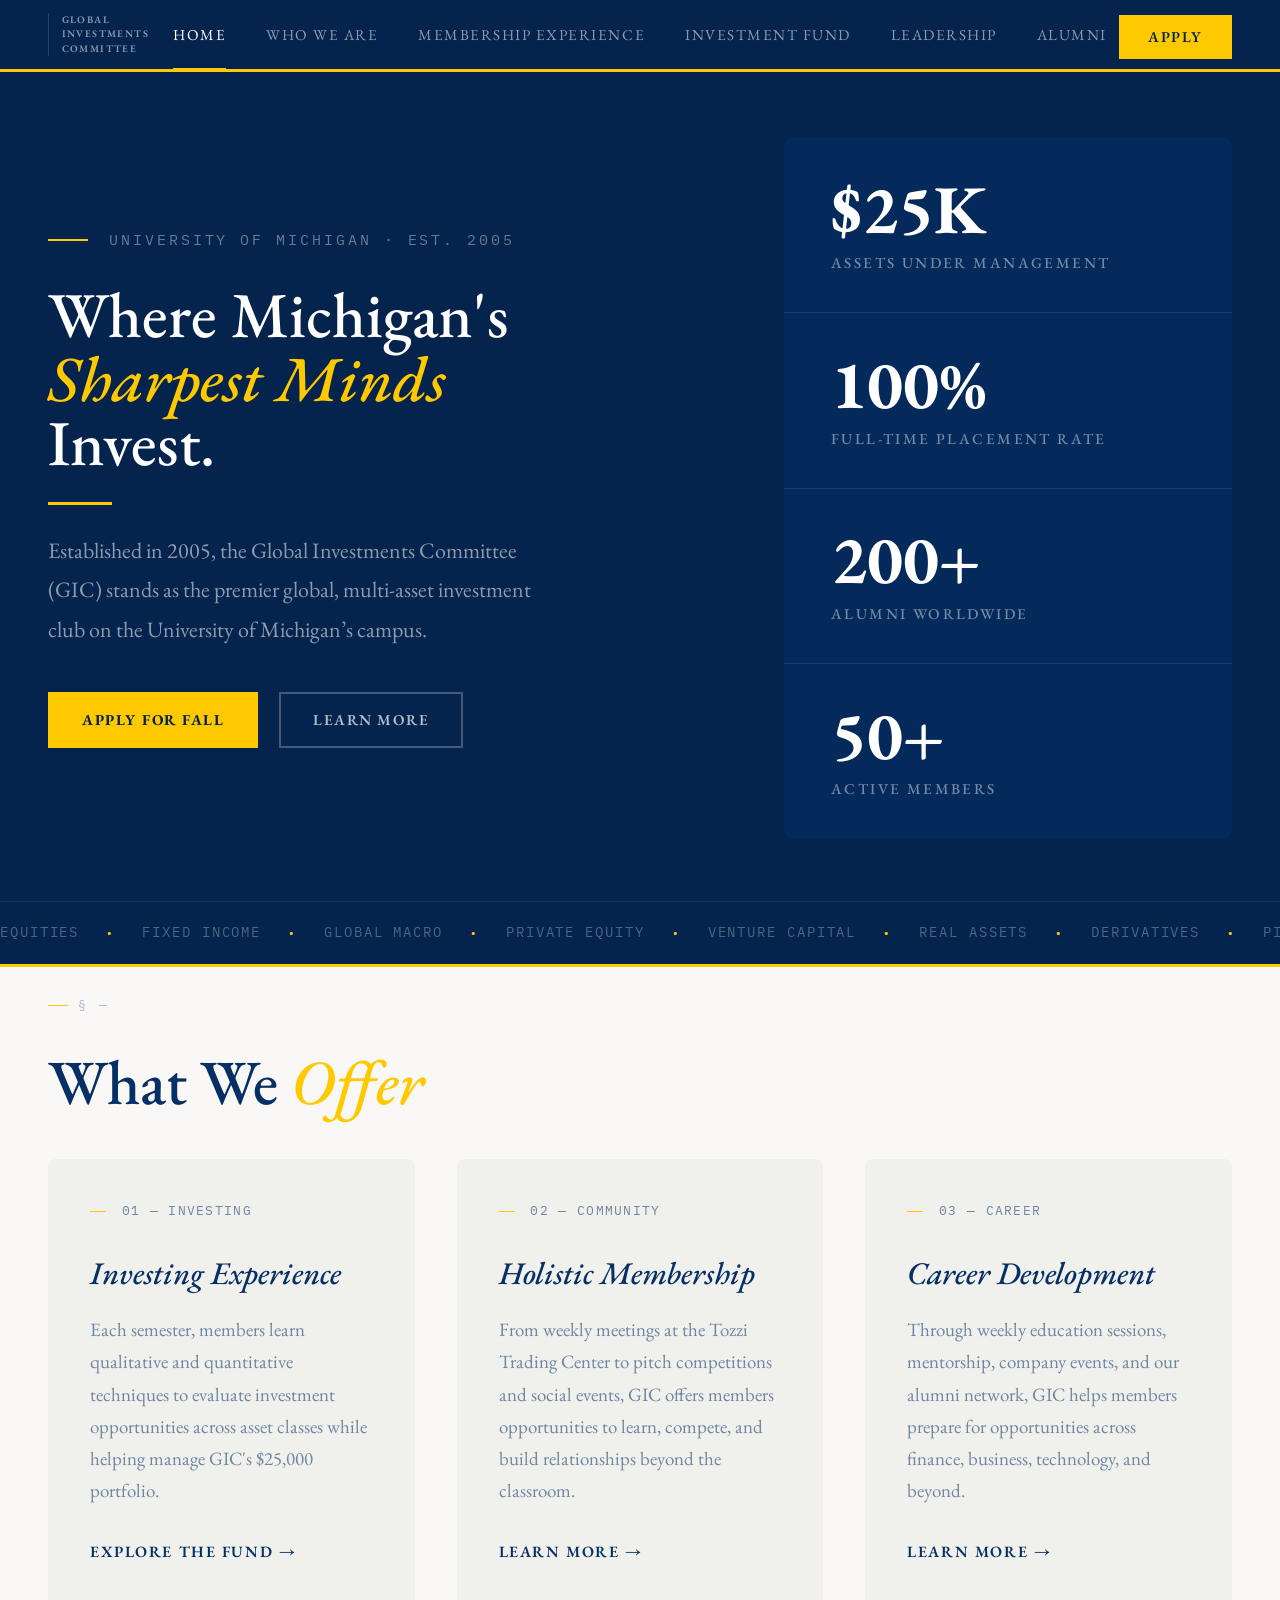
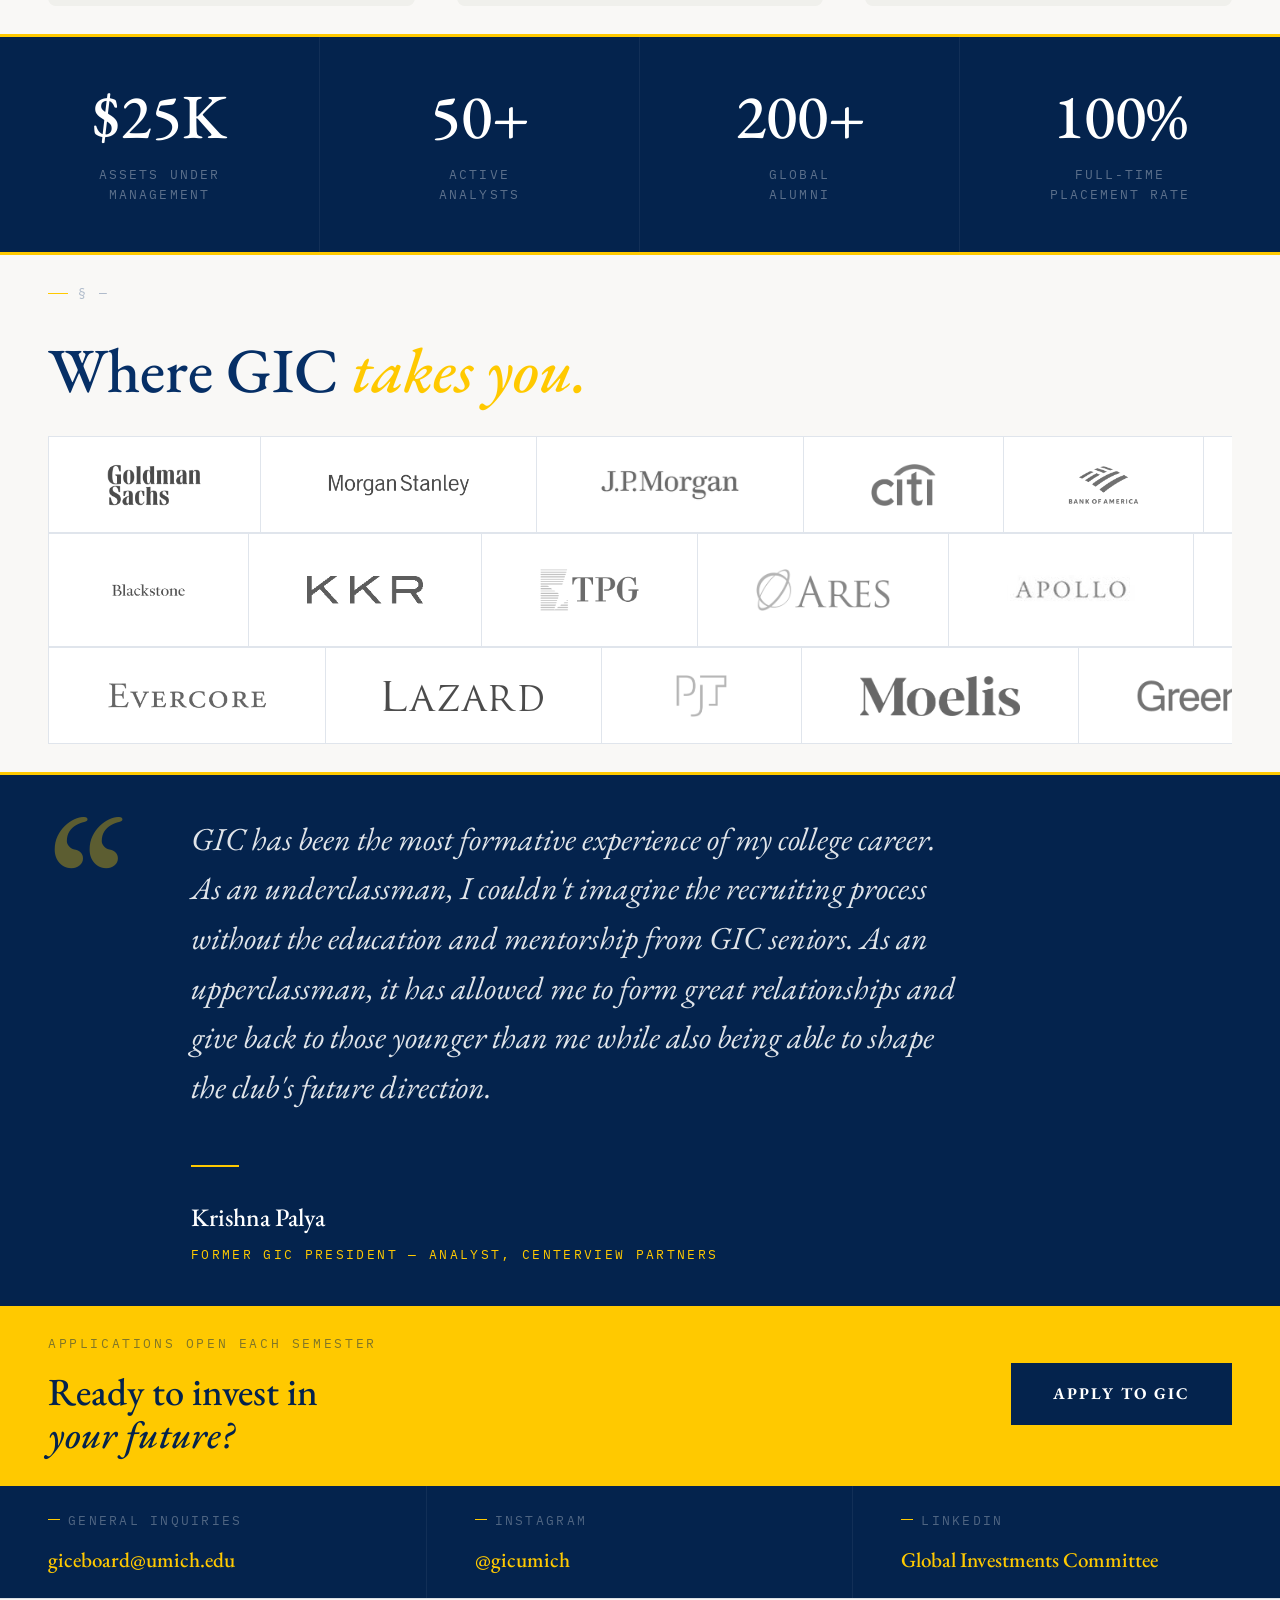
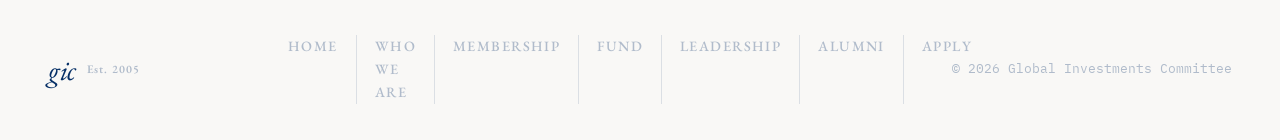
==== commit 1882d0ea: "Website updates" ====
--- a/index.html
+++ b/index.html
@@ -190,6 +190,7 @@
               <span class="firm-logo"><img src="photos/company logos/ares-fixed.png" alt="Ares"></span>
               <span class="firm-logo"><img src="photos/company logos/apollo.png" alt="Apollo Global Management"></span>
               <span class="firm-logo"><img src="photos/company logos/carlyle.png" alt="The Carlyle Group"></span>
+              <span class="firm-logo"><img src="photos/company logos/warburg_pincus.png" alt="Warburg Pincus"></span>
               <span class="firm-logo"><img src="photos/company logos/vcp.png" alt="VCP"></span>
               <span class="firm-logo"><img src="photos/company logos/citadel.png" alt="Citadel"></span>
               <span class="firm-logo"><img src="photos/company logos/point72.png" alt="Point72"></span>
@@ -203,6 +204,7 @@
               <span class="firm-logo"><img src="photos/company logos/ares-fixed.png" alt="Ares"></span>
               <span class="firm-logo"><img src="photos/company logos/apollo.png" alt="Apollo Global Management"></span>
               <span class="firm-logo"><img src="photos/company logos/carlyle.png" alt="The Carlyle Group"></span>
+              <span class="firm-logo"><img src="photos/company logos/warburg_pincus.png" alt="Warburg Pincus"></span>
               <span class="firm-logo"><img src="photos/company logos/vcp.png" alt="VCP"></span>
               <span class="firm-logo"><img src="photos/company logos/citadel.png" alt="Citadel"></span>
               <span class="firm-logo"><img src="photos/company logos/point72.png" alt="Point72"></span>
--- a/style.css
+++ b/style.css
@@ -1229,6 +1229,10 @@
 
 .firm-logo img[src*="kkr.png"] {
     max-height: 28px;
+}
+
+.firm-logo img[src*="warburg_pincus.png"] {
+    max-height: 60px;
 }
 
 @keyframes marquee {
